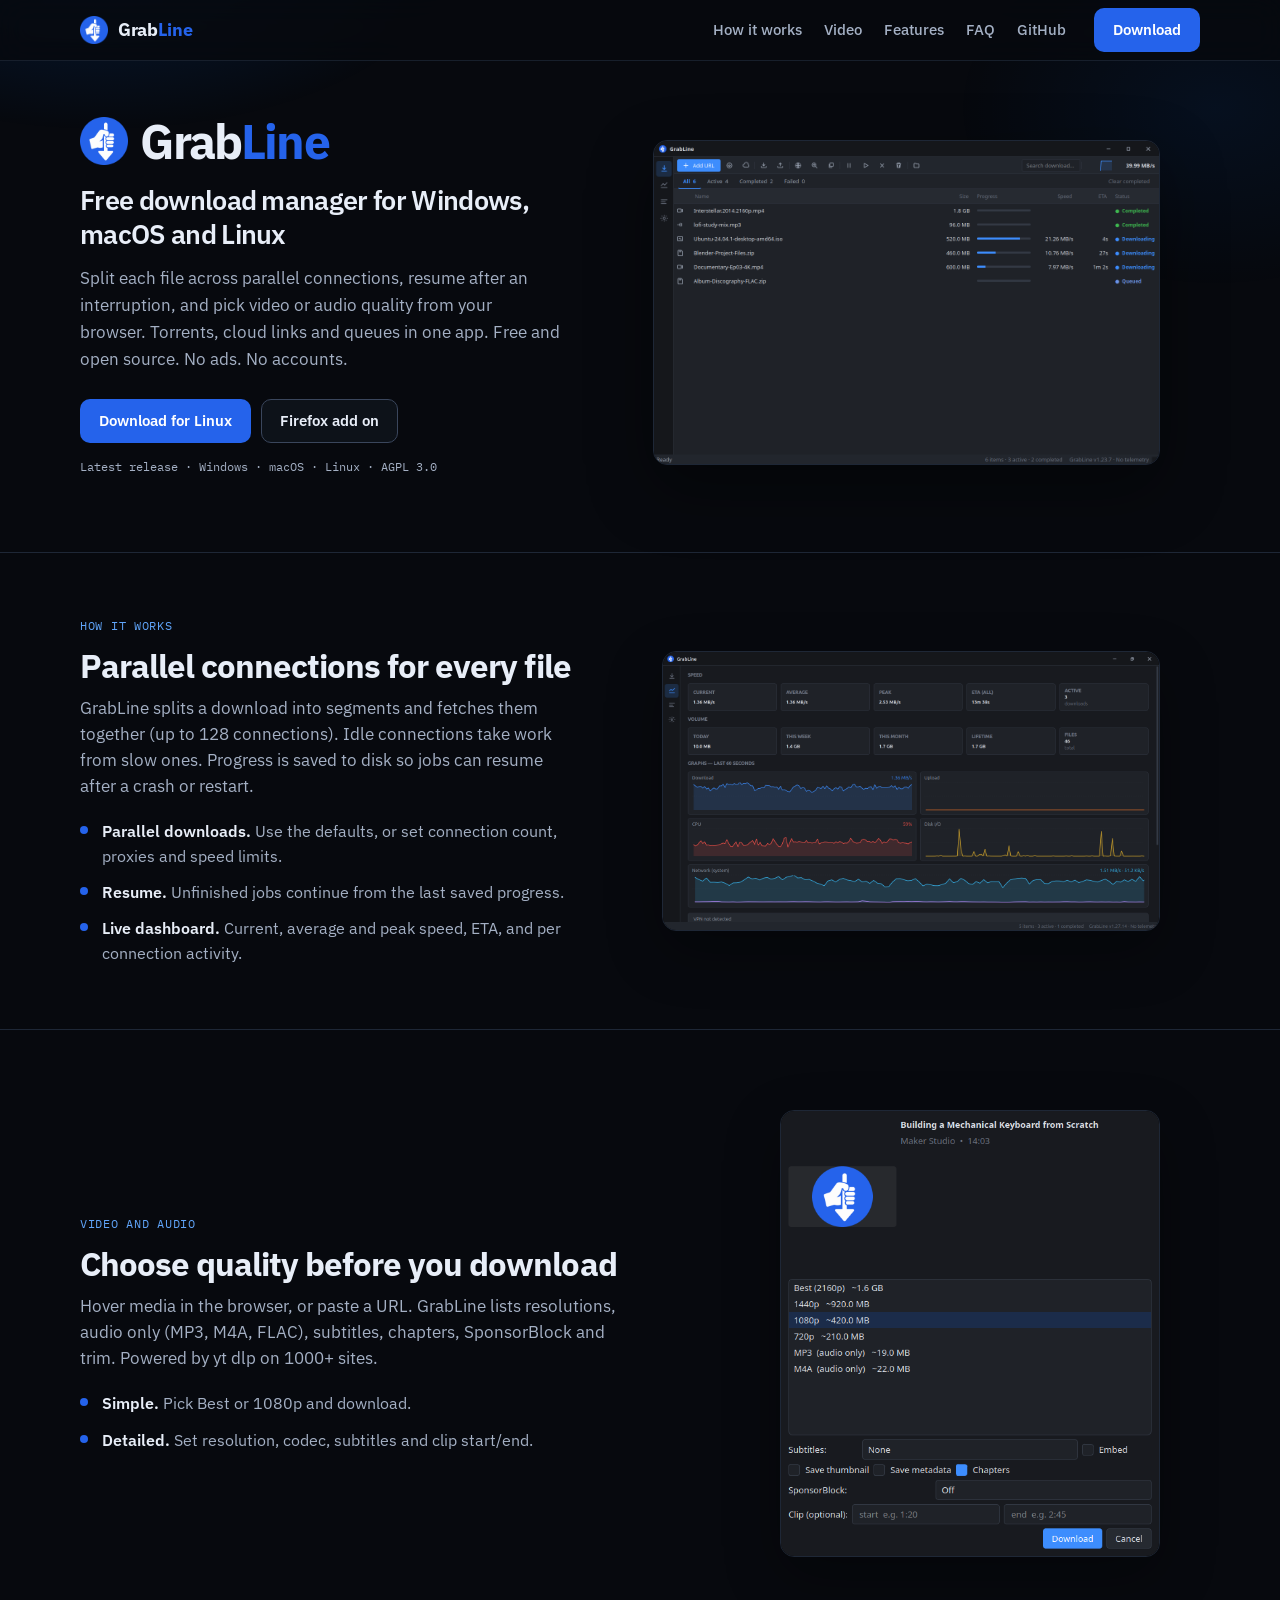
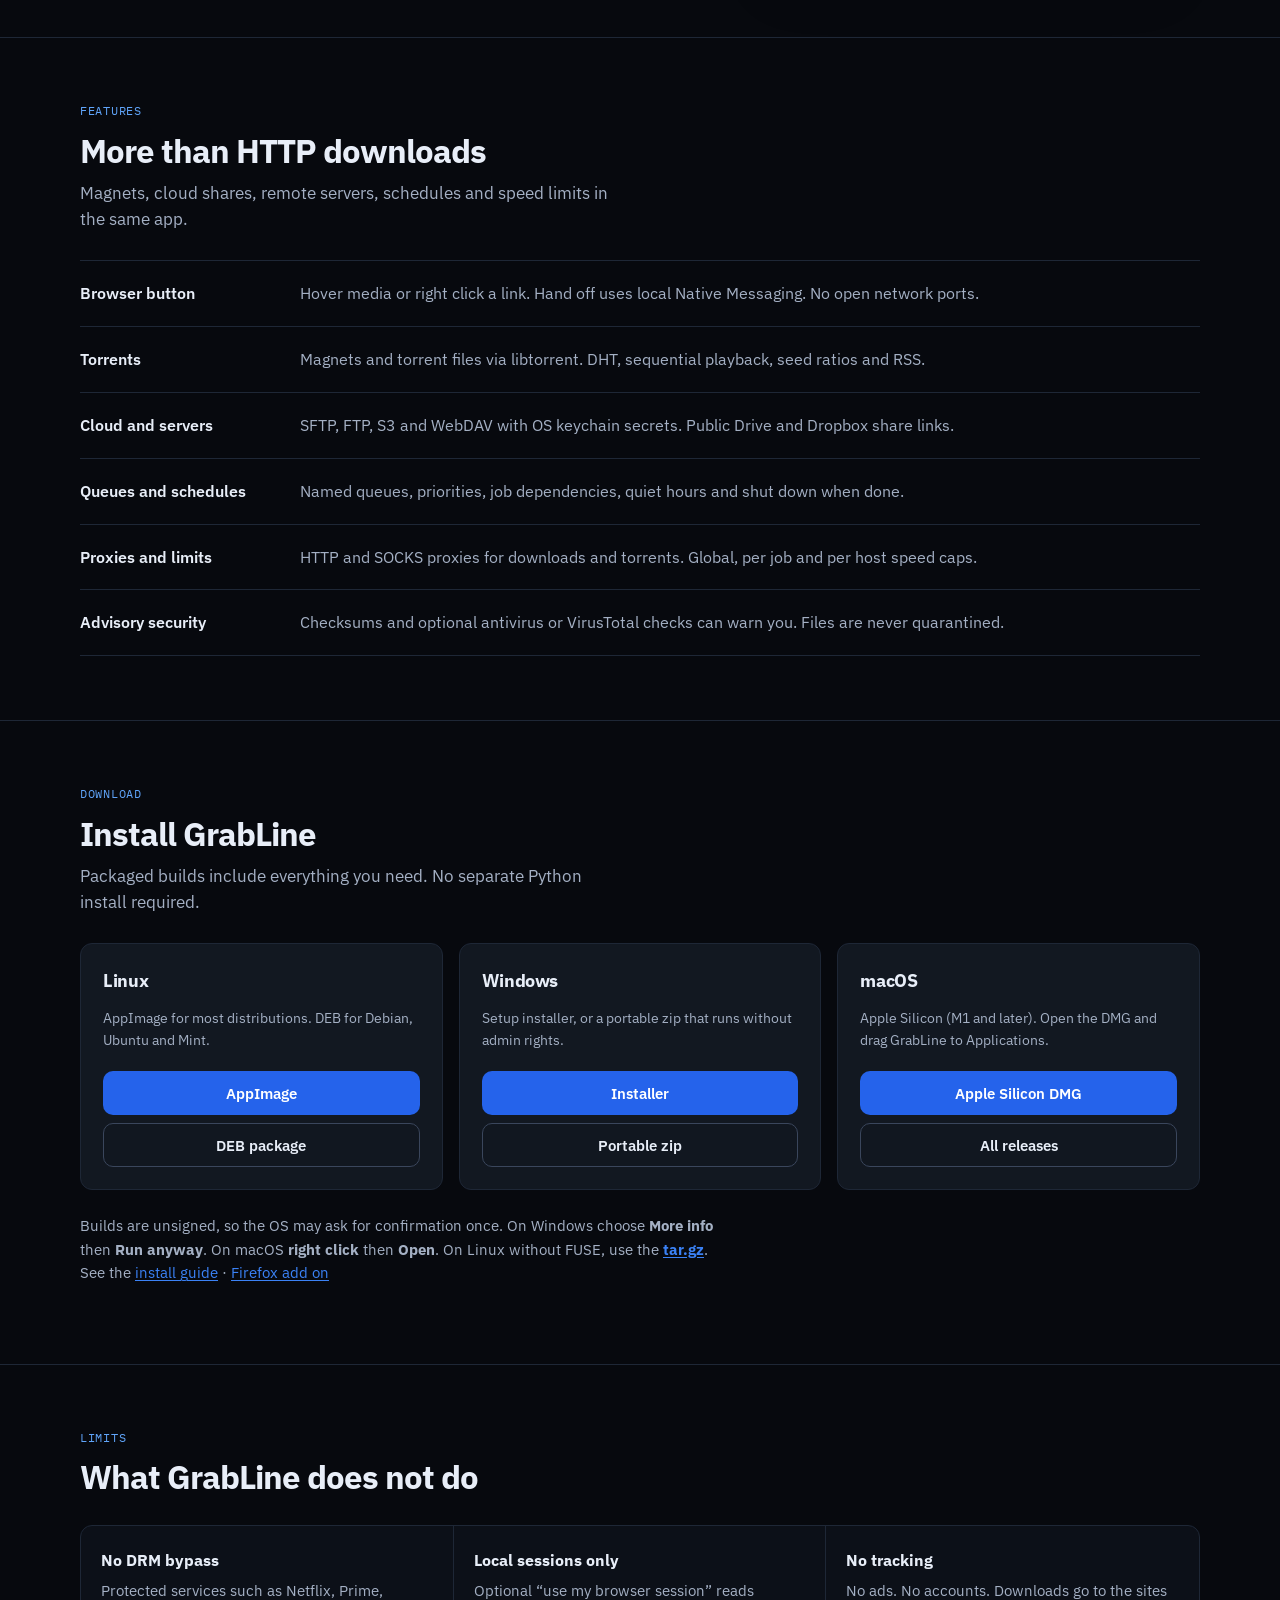
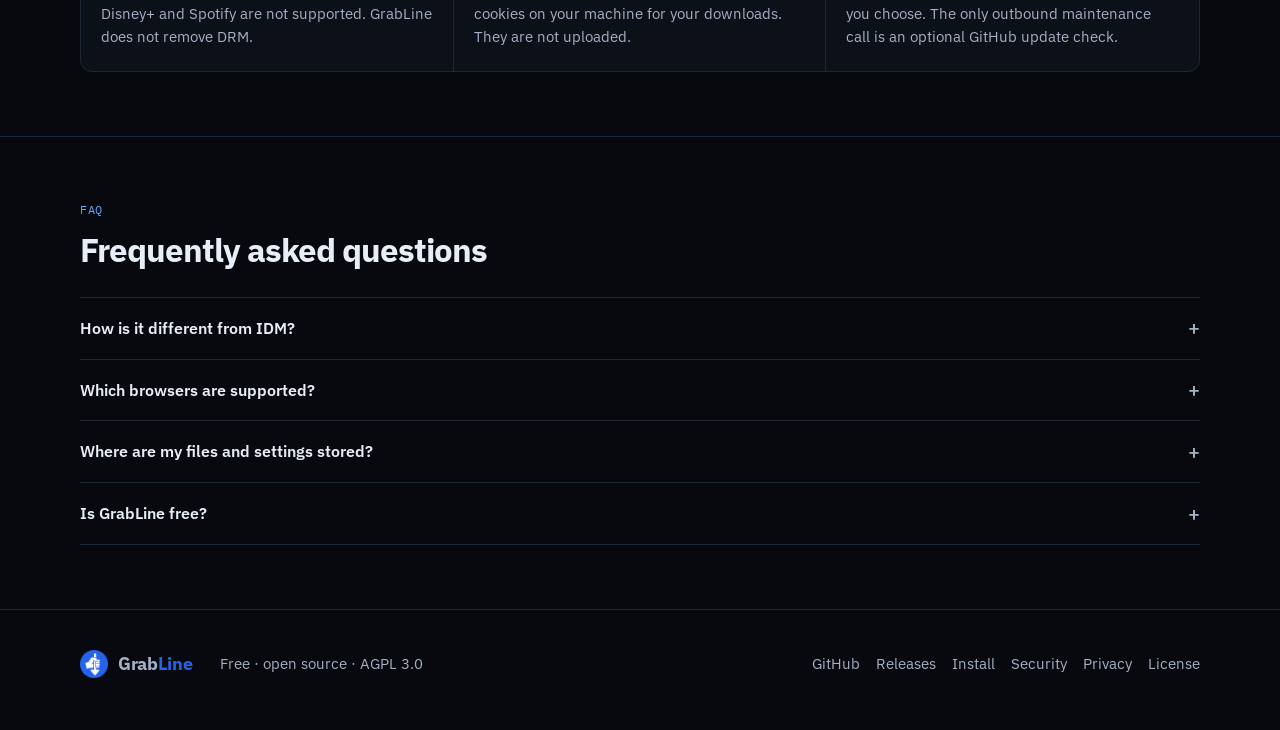
==== website/index.html @ 800ba771 "Match website accent colors to the logo blue." ====
<!doctype html>
<html lang="en">
  <head>
    <meta charset="utf-8" />
    <meta name="viewport" content="width=device-width, initial-scale=1" />
    <title>GrabLine: free download manager</title>
    <meta
      name="description"
      content="GrabLine is a free, open source download manager for Windows, macOS and Linux. Parallel connections, resume after interruption, video quality picker, torrents and cloud. No ads. No accounts."
    />
    <link rel="canonical" href="https://gr33nops.github.io/GrabLine/" />
    <meta name="theme-color" content="#07090e" />
    <link rel="icon" href="assets/favicon.png?v=6" />
    <link rel="apple-touch-icon" href="assets/logo.png?v=6" />
    <meta property="og:type" content="website" />
    <meta property="og:title" content="GrabLine: free download manager" />
    <meta
      property="og:description"
      content="Free open source download manager with parallel connections, a browser companion, video quality picker, torrents and cloud support."
    />
    <meta property="og:image" content="https://gr33nops.github.io/GrabLine/assets/og.png" />
    <meta property="og:url" content="https://gr33nops.github.io/GrabLine/" />
    <meta name="twitter:card" content="summary_large_image" />
    <meta name="twitter:title" content="GrabLine: free download manager" />
    <meta
      name="twitter:description"
      content="Free download manager for Windows, macOS and Linux. Parallel connections, resume, video quality picker."
    />
    <meta name="twitter:image" content="https://gr33nops.github.io/GrabLine/assets/og.png" />
    <script type="application/ld+json">
      {
        "@context": "https://schema.org",
        "@type": "SoftwareApplication",
        "name": "GrabLine",
        "applicationCategory": "UtilitiesApplication",
        "operatingSystem": "Windows, macOS, Linux",
        "description": "Free open source download manager with parallel connections, browser companion and video quality picker.",
        "url": "https://gr33nops.github.io/GrabLine/",
        "downloadUrl": "https://github.com/Gr33nOps/GrabLine/releases/latest",
        "softwareVersion": "1.28.0",
        "license": "https://www.gnu.org/licenses/agpl-3.0.html",
        "offers": { "@type": "Offer", "price": "0", "priceCurrency": "USD" },
        "screenshot": [
          "https://gr33nops.github.io/GrabLine/assets/shot-queue.png",
          "https://gr33nops.github.io/GrabLine/assets/shot-quality.png",
          "https://gr33nops.github.io/GrabLine/assets/shot-dashboard.png"
        ],
        "author": { "@type": "Organization", "name": "GrabLine" }
      }
    </script>
    <link rel="preconnect" href="https://fonts.googleapis.com" />
    <link rel="preconnect" href="https://fonts.gstatic.com" crossorigin />
    <link
      href="https://fonts.googleapis.com/css2?family=IBM+Plex+Mono:wght@400;500&family=IBM+Plex+Sans:wght@400;500;600;700&display=swap"
      rel="stylesheet"
    />
    <style>
      :root {
        --bg: #07090e;
        --bg-2: #0c1018;
        --panel: #121821;
        --line: #1e2736;
        --ink: #e8eef8;
        --muted: #a4b0c4;
        --accent: #2563eb;
        --accent-2: #3b82f6;
        --accent-ink: #ffffff;
        --sans: "IBM Plex Sans", system-ui, sans-serif;
        --mono: "IBM Plex Mono", ui-monospace, monospace;
        --wrap: min(1120px, calc(100% - 40px));
        --radius: 12px;
        --btn-radius: 10px;
      }

      * {
        box-sizing: border-box;
      }
      html {
        scroll-behavior: smooth;
      }
      body {
        margin: 0;
        background: var(--bg);
        color: var(--ink);
        font-family: var(--sans);
        font-size: 16px;
        line-height: 1.55;
        -webkit-font-smoothing: antialiased;
      }
      img {
        max-width: 100%;
        display: block;
      }
      a {
        color: inherit;
        text-decoration: none;
      }
      a:hover {
        color: var(--ink);
      }
      :focus-visible {
        outline: 2px solid var(--accent-2);
        outline-offset: 3px;
      }
      code {
        font-family: var(--mono);
        font-size: 0.9em;
      }

      .skip {
        position: absolute;
        left: -9999px;
        top: 0;
        z-index: 100;
        padding: 10px 14px;
        background: var(--accent);
        color: #fff;
        border-radius: var(--btn-radius);
      }
      .skip:focus {
        left: 12px;
        top: 12px;
      }

      .wrap {
        width: var(--wrap);
        margin-inline: auto;
      }

      .glow {
        position: fixed;
        inset: 0;
        pointer-events: none;
        z-index: 0;
        background:
          radial-gradient(640px 320px at 8% -5%, rgba(1, 112, 253, 0.16), transparent 55%),
          radial-gradient(520px 360px at 95% 12%, rgba(1, 112, 253, 0.07), transparent 50%);
      }

      .site {
        position: relative;
        z-index: 1;
      }

      .nav {
        position: sticky;
        top: 0;
        z-index: 20;
        backdrop-filter: blur(14px);
        background: color-mix(in srgb, var(--bg) 82%, transparent);
        border-bottom: 1px solid color-mix(in srgb, var(--line) 75%, transparent);
      }
      .nav-inner {
        display: flex;
        align-items: center;
        gap: 12px;
        min-height: 60px;
      }
      .brand {
        display: inline-flex;
        align-items: center;
        gap: 10px;
        font-weight: 700;
        font-size: 1.1rem;
        letter-spacing: -0.02em;
        white-space: nowrap;
      }
      .brand img {
        width: 28px;
        height: 28px;
        border-radius: 7px;
      }
      .brand .line,
      .hero-brand .line {
        color: var(--accent);
      }
      .nav-links {
        display: flex;
        align-items: center;
        gap: 2px;
        margin-left: auto;
      }
      .nav-links a {
        color: var(--muted);
        font-size: 0.92rem;
        font-weight: 500;
        padding: 8px 10px;
        border-radius: 8px;
      }
      .nav-links a:hover {
        color: var(--ink);
        background: color-mix(in srgb, var(--panel) 70%, transparent);
      }
      .nav-cta {
        flex-shrink: 0;
        margin-left: 6px;
      }
      .nav-toggle {
        display: none;
        margin-left: auto;
        background: transparent;
        border: 1px solid var(--line);
        color: var(--ink);
        border-radius: var(--btn-radius);
        min-height: 40px;
        padding: 0 12px;
        font: inherit;
        font-weight: 600;
        cursor: pointer;
      }

      .btn {
        display: inline-flex;
        align-items: center;
        justify-content: center;
        gap: 8px;
        min-height: 44px;
        padding: 0 18px;
        border-radius: var(--btn-radius);
        border: 1px solid transparent;
        font-family: var(--sans);
        font-weight: 600;
        font-size: 0.95rem;
        cursor: pointer;
        transition: background 0.15s ease, border-color 0.15s ease, color 0.15s ease;
      }
      .btn-primary {
        background: var(--accent);
        color: #ffffff !important;
      }
      .btn-primary:hover {
        background: var(--accent-2);
        color: #ffffff !important;
      }
      .btn-ghost {
        background: color-mix(in srgb, var(--panel) 65%, transparent);
        border-color: #3a465c;
        color: var(--ink);
      }
      .btn-ghost:hover {
        border-color: color-mix(in srgb, var(--accent) 55%, #3a465c);
        background: var(--panel);
        color: var(--ink);
      }
      .btn-block {
        width: 100%;
      }

      .hero {
        border-bottom: 1px solid var(--line);
      }
      .hero-inner {
        display: grid;
        grid-template-columns: minmax(0, 0.95fr) minmax(0, 1.15fr);
        gap: 48px;
        align-items: center;
        padding: 56px 0 64px;
      }
      .hero-copy {
        max-width: 36rem;
      }
      .hero-brand {
        display: inline-flex;
        align-items: center;
        gap: 12px;
        margin: 0 0 18px;
      }
      .hero-brand img {
        width: 48px;
        height: 48px;
        border-radius: 12px;
        flex-shrink: 0;
      }
      .hero-brand strong {
        font-size: clamp(2.2rem, 4.5vw, 3rem);
        font-weight: 700;
        letter-spacing: -0.04em;
        line-height: 1;
      }
      .hero h1 {
        margin: 0 0 14px;
        font-weight: 600;
        font-size: clamp(1.35rem, 2.4vw, 1.7rem);
        letter-spacing: -0.025em;
        line-height: 1.25;
      }
      .hero .lede {
        margin: 0 0 26px;
        color: var(--muted);
        font-size: 1.05rem;
        line-height: 1.6;
        max-width: 48ch;
      }
      .cta-row {
        display: flex;
        flex-wrap: wrap;
        gap: 10px;
        margin-bottom: 14px;
      }
      .meta {
        color: var(--muted);
        font-family: var(--mono);
        font-size: 0.78rem;
      }
      .hero-frame {
        border: 1px solid var(--line);
        border-radius: 14px;
        overflow: hidden;
        background: #0a0d14;
        box-shadow: 0 24px 64px rgba(0, 0, 0, 0.4);
      }
      .hero-frame img {
        width: 100%;
        height: auto;
      }

      section {
        padding: 64px 0;
        border-bottom: 1px solid var(--line);
      }
      .sec-head {
        margin-bottom: 28px;
        max-width: 40rem;
      }
      .eyebrow {
        display: block;
        font-family: var(--mono);
        font-size: 0.75rem;
        letter-spacing: 0.06em;
        text-transform: uppercase;
        color: #60a5fa;
        margin-bottom: 10px;
      }
      .sec h2,
      .sec-head h2 {
        margin: 0 0 10px;
        font-weight: 700;
        font-size: clamp(1.55rem, 3vw, 2.05rem);
        letter-spacing: -0.03em;
        line-height: 1.2;
      }
      .lead {
        margin: 0;
        color: var(--muted);
        font-size: 1.05rem;
        max-width: 54ch;
      }

      .split {
        display: grid;
        grid-template-columns: 1fr 1.15fr;
        gap: 40px;
        align-items: center;
      }
      .split.quality {
        grid-template-columns: 1.1fr minmax(260px, 380px);
        justify-content: space-between;
      }

      .frame {
        border: 1px solid var(--line);
        border-radius: 14px;
        overflow: hidden;
        background: #000;
        box-shadow: 0 20px 56px rgba(0, 0, 0, 0.32);
      }
      .frame img {
        width: 100%;
        height: auto;
      }
      .frame.portrait {
        width: 100%;
        max-width: 380px;
        justify-self: end;
      }

      .points {
        list-style: none;
        margin: 20px 0 0;
        padding: 0;
        display: grid;
        gap: 12px;
      }
      .points li {
        display: grid;
        grid-template-columns: 10px 1fr;
        gap: 12px;
        align-items: start;
        color: var(--muted);
        font-size: 0.98rem;
      }
      .points li::before {
        content: "";
        width: 8px;
        height: 8px;
        margin-top: 0.45em;
        border-radius: 50%;
        background: var(--accent);
      }
      .points strong {
        color: var(--ink);
        font-weight: 600;
      }

      .feat-list {
        display: grid;
        gap: 0;
        border-top: 1px solid var(--line);
      }
      .feat {
        display: grid;
        grid-template-columns: minmax(140px, 200px) 1fr;
        gap: 20px;
        padding: 20px 0;
        border-bottom: 1px solid var(--line);
      }
      .feat h3 {
        margin: 0;
        font-size: 1rem;
        font-weight: 600;
      }
      .feat p {
        margin: 0;
        color: var(--muted);
        font-size: 0.98rem;
      }

      .dl-grid {
        display: grid;
        grid-template-columns: repeat(3, 1fr);
        gap: 16px;
        margin-top: 8px;
      }
      .plat {
        position: relative;
        background: var(--panel);
        border: 1px solid var(--line);
        border-radius: var(--radius);
        padding: 22px;
        display: flex;
        flex-direction: column;
        gap: 12px;
        min-height: 100%;
      }
      .plat.is-you {
        border-color: color-mix(in srgb, var(--accent) 60%, var(--line));
        background: color-mix(in srgb, var(--accent) 6%, var(--panel));
      }
      .you-badge {
        display: none;
        position: absolute;
        top: 14px;
        right: 14px;
        font-family: var(--mono);
        font-size: 0.68rem;
        letter-spacing: 0.04em;
        text-transform: uppercase;
        color: var(--accent-2);
        border: 1px solid color-mix(in srgb, var(--accent) 45%, var(--line));
        border-radius: 6px;
        padding: 3px 7px;
      }
      .plat.is-you .you-badge {
        display: inline-block;
      }
      .plat .os {
        font-weight: 700;
        font-size: 1.15rem;
        letter-spacing: -0.02em;
        padding-right: 64px;
      }
      .plat .hint {
        color: var(--muted);
        font-size: 0.9rem;
        min-height: 2.6em;
      }
      .plat .actions {
        display: grid;
        gap: 8px;
        margin-top: auto;
        padding-top: 8px;
      }
      .note {
        margin-top: 24px;
        color: var(--muted);
        font-size: 0.92rem;
        max-width: 72ch;
        line-height: 1.6;
      }
      .note a {
        color: var(--accent-2);
        text-decoration: underline;
        text-underline-offset: 2px;
      }

      .limits {
        display: grid;
        grid-template-columns: repeat(3, 1fr);
        gap: 0;
        margin-top: 8px;
        border: 1px solid var(--line);
        border-radius: var(--radius);
        overflow: hidden;
        background: var(--bg-2);
      }
      .limit {
        padding: 22px 20px;
        border-right: 1px solid var(--line);
      }
      .limit:last-child {
        border-right: none;
      }
      .limit h3 {
        margin: 0 0 8px;
        font-size: 1rem;
      }
      .limit p {
        margin: 0;
        color: var(--muted);
        font-size: 0.92rem;
      }

      .faq .sec-head {
        margin-bottom: 12px;
      }
      .qa {
        border-bottom: 1px solid var(--line);
      }
      .qa:first-of-type {
        border-top: 1px solid var(--line);
      }
      .qa summary {
        list-style: none;
        cursor: pointer;
        padding: 18px 40px 18px 0;
        font-weight: 600;
        position: relative;
      }
      .qa summary::-webkit-details-marker {
        display: none;
      }
      .qa summary::after {
        content: "+";
        position: absolute;
        right: 0;
        top: 50%;
        transform: translateY(-50%);
        color: var(--muted);
        font-weight: 500;
        font-size: 1.25rem;
        line-height: 1;
      }
      .qa[open] summary::after {
        content: "×";
      }
      .qa p {
        margin: 0 0 18px;
        color: var(--muted);
        max-width: 70ch;
      }

      footer {
        padding: 40px 0 52px;
      }
      .foot-inner {
        display: flex;
        flex-wrap: wrap;
        gap: 14px 28px;
        align-items: center;
        color: var(--muted);
        font-size: 0.92rem;
      }
      .foot-links {
        display: flex;
        flex-wrap: wrap;
        gap: 8px 16px;
        margin-left: auto;
      }
      .foot-links a:hover {
        color: var(--ink);
      }

      @media (max-width: 900px) {
        .nav-links {
          display: none;
        }
        .nav-cta {
          display: none;
        }
        .nav-toggle {
          display: inline-flex;
          align-items: center;
        }
        .nav.open .nav-links {
          display: flex;
          flex-direction: column;
          align-items: stretch;
          position: absolute;
          left: 0;
          right: 0;
          top: 60px;
          margin: 0;
          padding: 12px 20px 8px;
          background: color-mix(in srgb, var(--bg) 96%, transparent);
          border-bottom: 1px solid var(--line);
          backdrop-filter: blur(14px);
          gap: 2px;
        }
        .nav.open .nav-links a {
          padding: 12px 10px;
        }
        .nav.open .nav-cta {
          display: flex;
          position: absolute;
          left: 20px;
          right: 20px;
          top: calc(60px + 12px + 5 * 44px + 8px);
          margin: 0 0 16px;
          justify-content: center;
        }
        .nav.open {
          padding-bottom: 72px;
        }
        .hero-inner,
        .split,
        .split.quality,
        .dl-grid {
          grid-template-columns: 1fr;
        }
        .frame.portrait {
          justify-self: center;
        }
        .hero-inner {
          gap: 32px;
          padding: 36px 0 44px;
        }
        .feat {
          grid-template-columns: 1fr;
          gap: 6px;
        }
        .limits {
          grid-template-columns: 1fr;
        }
        .limit {
          border-right: none;
          border-bottom: 1px solid var(--line);
        }
        .limit:last-child {
          border-bottom: none;
        }
        .foot-links {
          margin-left: 0;
          width: 100%;
        }
        section {
          padding: 52px 0;
        }
      }

      @media (prefers-reduced-motion: reduce) {
        * {
          transition: none !important;
        }
        html {
          scroll-behavior: auto;
        }
      }
    </style>
  </head>
  <body>
    <a class="skip" href="#main">Skip to content</a>
    <div class="glow" aria-hidden="true"></div>
    <div class="site">
      <nav class="nav" id="nav">
        <div class="wrap nav-inner">
          <a class="brand" href="#top" aria-label="GrabLine"><img src="assets/logo.png?v=6" alt="" /><span aria-hidden="true">Grab<span class="line">Line</span></span></a>
          <button class="nav-toggle" type="button" id="navToggle" aria-expanded="false" aria-controls="navLinks">
            Menu
          </button>
          <div class="nav-links" id="navLinks">
            <a href="#how">How it works</a>
            <a href="#quality">Video</a>
            <a href="#features">Features</a>
            <a href="#faq">FAQ</a>
            <a href="https://github.com/Gr33nOps/GrabLine">GitHub</a>
          </div>
          <a class="btn btn-primary nav-cta" id="navDownload" href="#download">Download</a>
        </div>
      </nav>

      <main id="main">
        <header class="hero" id="top">
          <div class="wrap hero-inner">
            <div class="hero-copy">
              <div class="hero-brand">
                <img src="assets/logo.png?v=6" width="48" height="48" alt="" />
                <strong>Grab<span class="line">Line</span></strong>
              </div>
              <h1>Free download manager for Windows, macOS and Linux</h1>
              <p class="lede">
                Split each file across parallel connections, resume after an interruption, and pick
                video or audio quality from your browser. Torrents, cloud links and queues in one
                app. Free and open source. No ads. No accounts.
              </p>
              <div class="cta-row">
                <a class="btn btn-primary" id="heroDownload" href="#download">Download for your system</a>
                <a class="btn btn-ghost" href="https://addons.mozilla.org/en-US/firefox/addon/grabline-connect/">Firefox add on</a>
              </div>
              <p class="meta"><span id="heroVersion">Latest release</span> · Windows · macOS · Linux · AGPL 3.0</p>
            </div>
            <figure class="hero-frame">
              <img
                src="assets/shot-queue.png?v=8"
                width="1220"
                height="780"
                alt="GrabLine downloads window with live speeds"
                fetchpriority="high"
              />
            </figure>
          </div>
        </header>

        <section id="how" class="sec">
          <div class="wrap split">
            <div class="split-copy">
              <span class="eyebrow">How it works</span>
              <h2>Parallel connections for every file</h2>
              <p class="lead">
                GrabLine splits a download into segments and fetches them together (up to 128
                connections). Idle connections take work from slow ones. Progress is saved to disk
                so jobs can resume after a crash or restart.
              </p>
              <ul class="points">
                <li><span><strong>Parallel downloads.</strong> Use the defaults, or set connection count, proxies and speed limits.</span></li>
                <li><span><strong>Resume.</strong> Unfinished jobs continue from the last saved progress.</span></li>
                <li><span><strong>Live dashboard.</strong> Current, average and peak speed, ETA, and per connection activity.</span></li>
              </ul>
            </div>
            <figure class="frame">
              <img
                src="assets/shot-dashboard.png?v=7"
                width="1366"
                height="768"
                alt="GrabLine dashboard with live speed, volume stats, and graphs"
                loading="lazy"
              />
            </figure>
          </div>
        </section>

        <section id="quality" class="sec">
          <div class="wrap split quality">
            <div class="split-copy">
              <span class="eyebrow">Video and audio</span>
              <h2>Choose quality before you download</h2>
              <p class="lead">
                Hover media in the browser, or paste a URL. GrabLine lists resolutions, audio only
                (MP3, M4A, FLAC), subtitles, chapters, SponsorBlock and trim. Powered by yt dlp on
                1000+ sites.
              </p>
              <ul class="points">
                <li><span><strong>Simple.</strong> Pick Best or 1080p and download.</span></li>
                <li><span><strong>Detailed.</strong> Set resolution, codec, subtitles and clip start/end.</span></li>
              </ul>
            </div>
            <figure class="frame portrait">
              <img
                src="assets/shot-quality.png?v=7"
                width="560"
                height="660"
                alt="GrabLine quality picker for a video download"
                loading="lazy"
              />
            </figure>
          </div>
        </section>

        <section class="sec" id="features">
          <div class="wrap">
            <div class="sec-head">
              <span class="eyebrow">Features</span>
              <h2>More than HTTP downloads</h2>
              <p class="lead">
                Magnets, cloud shares, remote servers, schedules and speed limits in the same app.
              </p>
            </div>
            <div class="feat-list">
              <div class="feat">
                <h3>Browser button</h3>
                <p>Hover media or right click a link. Hand off uses local Native Messaging. No open network ports.</p>
              </div>
              <div class="feat">
                <h3>Torrents</h3>
                <p>Magnets and torrent files via libtorrent. DHT, sequential playback, seed ratios and RSS.</p>
              </div>
              <div class="feat">
                <h3>Cloud and servers</h3>
                <p>SFTP, FTP, S3 and WebDAV with OS keychain secrets. Public Drive and Dropbox share links.</p>
              </div>
              <div class="feat">
                <h3>Queues and schedules</h3>
                <p>Named queues, priorities, job dependencies, quiet hours and shut down when done.</p>
              </div>
              <div class="feat">
                <h3>Proxies and limits</h3>
                <p>HTTP and SOCKS proxies for downloads and torrents. Global, per job and per host speed caps.</p>
              </div>
              <div class="feat">
                <h3>Advisory security</h3>
                <p>Checksums and optional antivirus or VirusTotal checks can warn you. Files are never quarantined.</p>
              </div>
            </div>
          </div>
        </section>

        <section class="sec" id="download">
          <div class="wrap">
            <div class="sec-head">
              <span class="eyebrow">Download</span>
              <h2>Install GrabLine <span id="dlVersion"></span></h2>
              <p class="lead">
                Packaged builds include everything you need. No separate Python install required.
              </p>
            </div>
            <div class="dl-grid" id="dlGrid">
              <div class="plat" data-os="windows">
                <span class="you-badge">Your OS</span>
                <span class="os">Windows</span>
                <span class="hint">Setup installer, or a portable zip that runs without admin rights.</span>
                <div class="actions">
                  <a class="btn btn-primary btn-block" data-dl href="https://github.com/Gr33nOps/GrabLine/releases/latest">Installer</a>
                  <a class="btn btn-ghost btn-block" data-dl-alt href="https://github.com/Gr33nOps/GrabLine/releases/latest">Portable zip</a>
                </div>
              </div>
              <div class="plat" data-os="mac">
                <span class="you-badge">Your OS</span>
                <span class="os">macOS</span>
                <span class="hint">Apple Silicon (M1 and later). Open the DMG and drag GrabLine to Applications.</span>
                <div class="actions">
                  <a class="btn btn-primary btn-block" data-dl href="https://github.com/Gr33nOps/GrabLine/releases/latest">Apple Silicon DMG</a>
                  <a class="btn btn-ghost btn-block" data-dl-alt href="https://github.com/Gr33nOps/GrabLine/releases/latest">All releases</a>
                </div>
              </div>
              <div class="plat" data-os="linux">
                <span class="you-badge">Your OS</span>
                <span class="os">Linux</span>
                <span class="hint">AppImage for most distributions. DEB for Debian, Ubuntu and Mint.</span>
                <div class="actions">
                  <a class="btn btn-primary btn-block" data-dl href="https://github.com/Gr33nOps/GrabLine/releases/latest">AppImage</a>
                  <a class="btn btn-ghost btn-block" data-dl-alt href="https://github.com/Gr33nOps/GrabLine/releases/latest">DEB package</a>
                </div>
              </div>
            </div>
            <p class="note">
              Builds are unsigned, so the OS may ask for confirmation once. On Windows choose <b>More info</b> then <b>Run anyway</b>.
              On macOS <b>right click</b> then <b>Open</b>. On Linux without FUSE, use the
              <a id="tarballLink" href="https://github.com/Gr33nOps/GrabLine/releases/latest"><b>tar.gz</b></a>.
              See the
              <a href="https://github.com/Gr33nOps/GrabLine/blob/main/docs/install.md">install guide</a>
              ·
              <a href="https://addons.mozilla.org/en-US/firefox/addon/grabline-connect/">Firefox add on</a>
            </p>
          </div>
        </section>

        <section class="sec" id="limits">
          <div class="wrap">
            <div class="sec-head">
              <span class="eyebrow">Limits</span>
              <h2>What GrabLine does not do</h2>
            </div>
            <div class="limits">
              <div class="limit">
                <h3>No DRM bypass</h3>
                <p>Protected services such as Netflix, Prime, Disney+ and Spotify are not supported. GrabLine does not remove DRM.</p>
              </div>
              <div class="limit">
                <h3>Local sessions only</h3>
                <p>Optional “use my browser session” reads cookies on your machine for your downloads. They are not uploaded.</p>
              </div>
              <div class="limit">
                <h3>No tracking</h3>
                <p>No ads. No accounts. Downloads go to the sites you choose. The only outbound maintenance call is an optional GitHub update check.</p>
              </div>
            </div>
          </div>
        </section>

        <section class="sec" id="faq">
          <div class="wrap">
            <div class="sec-head">
              <span class="eyebrow">FAQ</span>
              <h2>Frequently asked questions</h2>
            </div>

            <details class="qa">
              <summary>How is it different from IDM?</summary>
              <p>
                Both use parallel connections and a browser button. GrabLine is open source, runs on
                Windows, macOS and Linux, and includes video, audio, torrents, cloud and archives in
                one app. It does not send usage data to us.
              </p>
            </details>
            <details class="qa">
              <summary>Which browsers are supported?</summary>
              <p>
                Firefox has a signed add on. Chrome, Edge and Brave pair from Browser Setup in the
                app. Without an extension, paste the URL into GrabLine. Hand off uses a local pipe,
                not a network port.
              </p>
            </details>
            <details class="qa">
              <summary>Where are my files and settings stored?</summary>
              <p>
                Downloads go to the folder you choose. Settings and the job database stay in the
                normal app data directory on your computer. Browser session cookies, if used, never
                leave your disk.
              </p>
            </details>
            <details class="qa">
              <summary>Is GrabLine free?</summary>
              <p>Yes. AGPL 3.0, no paid tier and no trial. Source is on GitHub if you want to build it yourself.</p>
            </details>
          </div>
        </section>
      </main>

      <footer>
        <div class="wrap foot-inner">
          <a class="brand" href="#top" aria-label="GrabLine"><img src="assets/logo.png?v=6" alt="" /><span aria-hidden="true">Grab<span class="line">Line</span></span></a>
          <span>Free · open source · AGPL 3.0</span>
          <div class="foot-links">
            <a href="https://github.com/Gr33nOps/GrabLine">GitHub</a>
            <a href="https://github.com/Gr33nOps/GrabLine/releases">Releases</a>
            <a href="https://github.com/Gr33nOps/GrabLine/blob/main/docs/install.md">Install</a>
            <a href="https://github.com/Gr33nOps/GrabLine/blob/main/SECURITY.md">Security</a>
            <a href="https://github.com/Gr33nOps/GrabLine/blob/main/PRIVACY.md">Privacy</a>
            <a href="https://github.com/Gr33nOps/GrabLine/blob/main/LICENSE">License</a>
          </div>
        </div>
      </footer>
    </div>

    <script>
      const REPO = "Gr33nOps/GrabLine";

      const nav = document.getElementById("nav");
      const navToggle = document.getElementById("navToggle");
      const navLinks = document.getElementById("navLinks");
      const navDownload = document.getElementById("navDownload");
      if (navToggle && nav) {
        navToggle.addEventListener("click", () => {
          const open = nav.classList.toggle("open");
          navToggle.setAttribute("aria-expanded", open ? "true" : "false");
          navToggle.textContent = open ? "Close" : "Menu";
        });
        const closeNav = () => {
          nav.classList.remove("open");
          navToggle.setAttribute("aria-expanded", "false");
          navToggle.textContent = "Menu";
        };
        if (navLinks) {
          navLinks.querySelectorAll("a").forEach((a) => a.addEventListener("click", closeNav));
        }
        if (navDownload) navDownload.addEventListener("click", closeNav);
      }

      function detectOS() {
        const s = (navigator.userAgent + " " + (navigator.platform || "")).toLowerCase();
        if (s.includes("win")) return "windows";
        if (s.includes("mac")) return "mac";
        if (s.includes("linux") || s.includes("x11") || s.includes("android")) return "linux";
        return "windows";
      }
      const osKey = detectOS();
      const osName = { windows: "Windows", mac: "macOS", linux: "Linux" }[osKey];
      const heroBtn = document.getElementById("heroDownload");
      heroBtn.textContent = "Download for " + osName;

      const dlGrid = document.getElementById("dlGrid");
      if (dlGrid) {
        const yours = dlGrid.querySelector('.plat[data-os="' + osKey + '"]');
        if (yours) dlGrid.prepend(yours);
      }

      function matchAsset(assets, os) {
        const by = (re) => assets.find((a) => re.test(a.name));
        if (os === "windows") return by(/setup.*\.exe$/i) || by(/\.exe$/i);
        if (os === "mac") return by(/applesilicon.*\.dmg$/i) || by(/\.dmg$/i);
        return by(/\.appimage$/i);
      }
      function matchAltAsset(assets, os) {
        const by = (re) => assets.find((a) => re.test(a.name));
        if (os === "windows") return by(/portable\.zip$/i);
        if (os === "linux") return by(/\.deb$/i);
        return null;
      }

      fetch("https://api.github.com/repos/" + REPO + "/releases/latest", {
        headers: { Accept: "application/vnd.github+json" },
      })
        .then((r) => (r.ok ? r.json() : Promise.reject(r.status)))
        .then((rel) => {
          const assets = rel.assets || [];
          const tag = rel.tag_name || "";
          document.getElementById("heroVersion").textContent = tag ? "Latest: " + tag : "Latest release";
          const dv = document.getElementById("dlVersion");
          if (dv && tag) dv.textContent = tag;
          const tarball = assets.find((a) => /linux.*\.tar\.gz$/i.test(a.name));
          const tarballLink = document.getElementById("tarballLink");
          if (tarball && tarballLink) tarballLink.href = tarball.browser_download_url;
          document.querySelectorAll(".plat").forEach((card) => {
            const os = card.getAttribute("data-os");
            const asset = matchAsset(assets, os);
            const btn = card.querySelector("[data-dl]");
            if (asset) btn.href = asset.browser_download_url;
            const alt = matchAltAsset(assets, os);
            const altBtn = card.querySelector("[data-dl-alt]");
            if (altBtn && alt) altBtn.href = alt.browser_download_url;
            if (os === osKey) card.classList.add("is-you");
          });
          const mine = matchAsset(assets, osKey);
          if (mine) heroBtn.href = mine.browser_download_url;
        })
        .catch(() => {
          document.getElementById("heroVersion").textContent = "Latest release";
        });
    </script>
  </body>
</html>
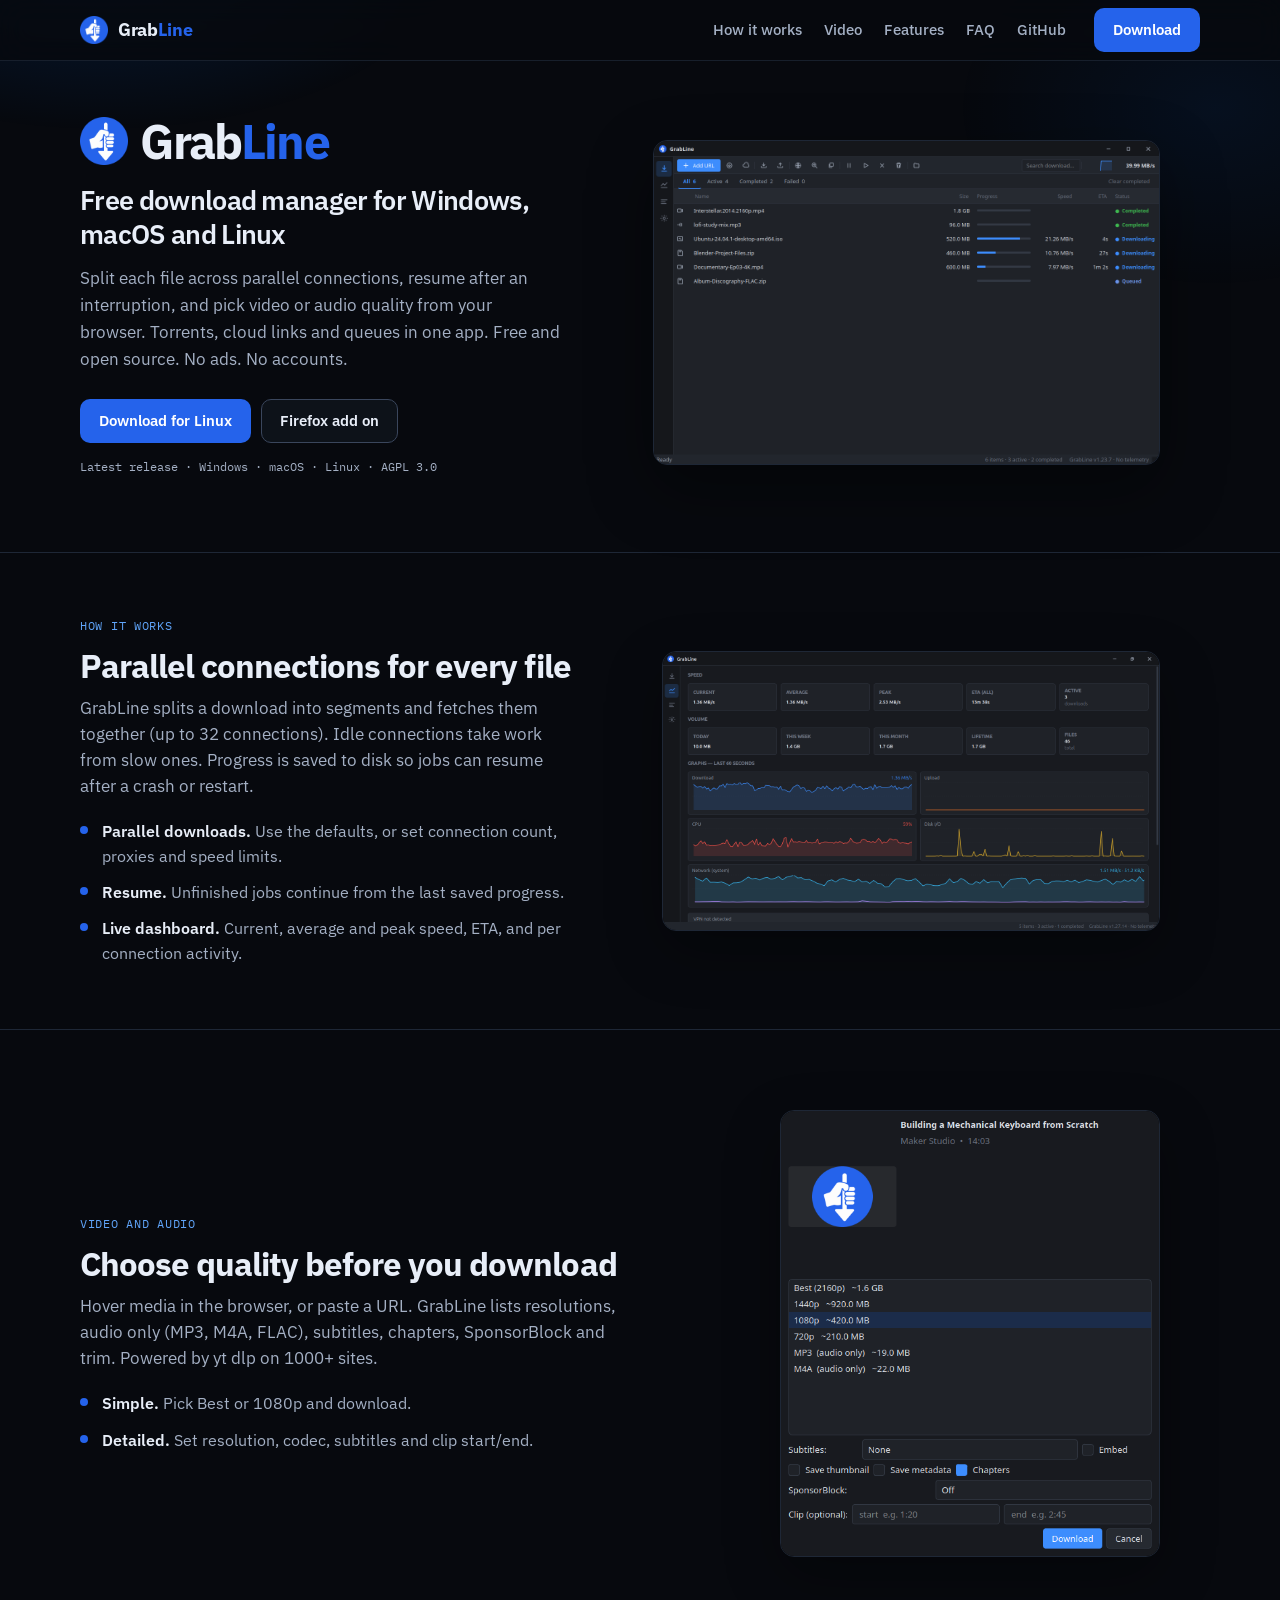
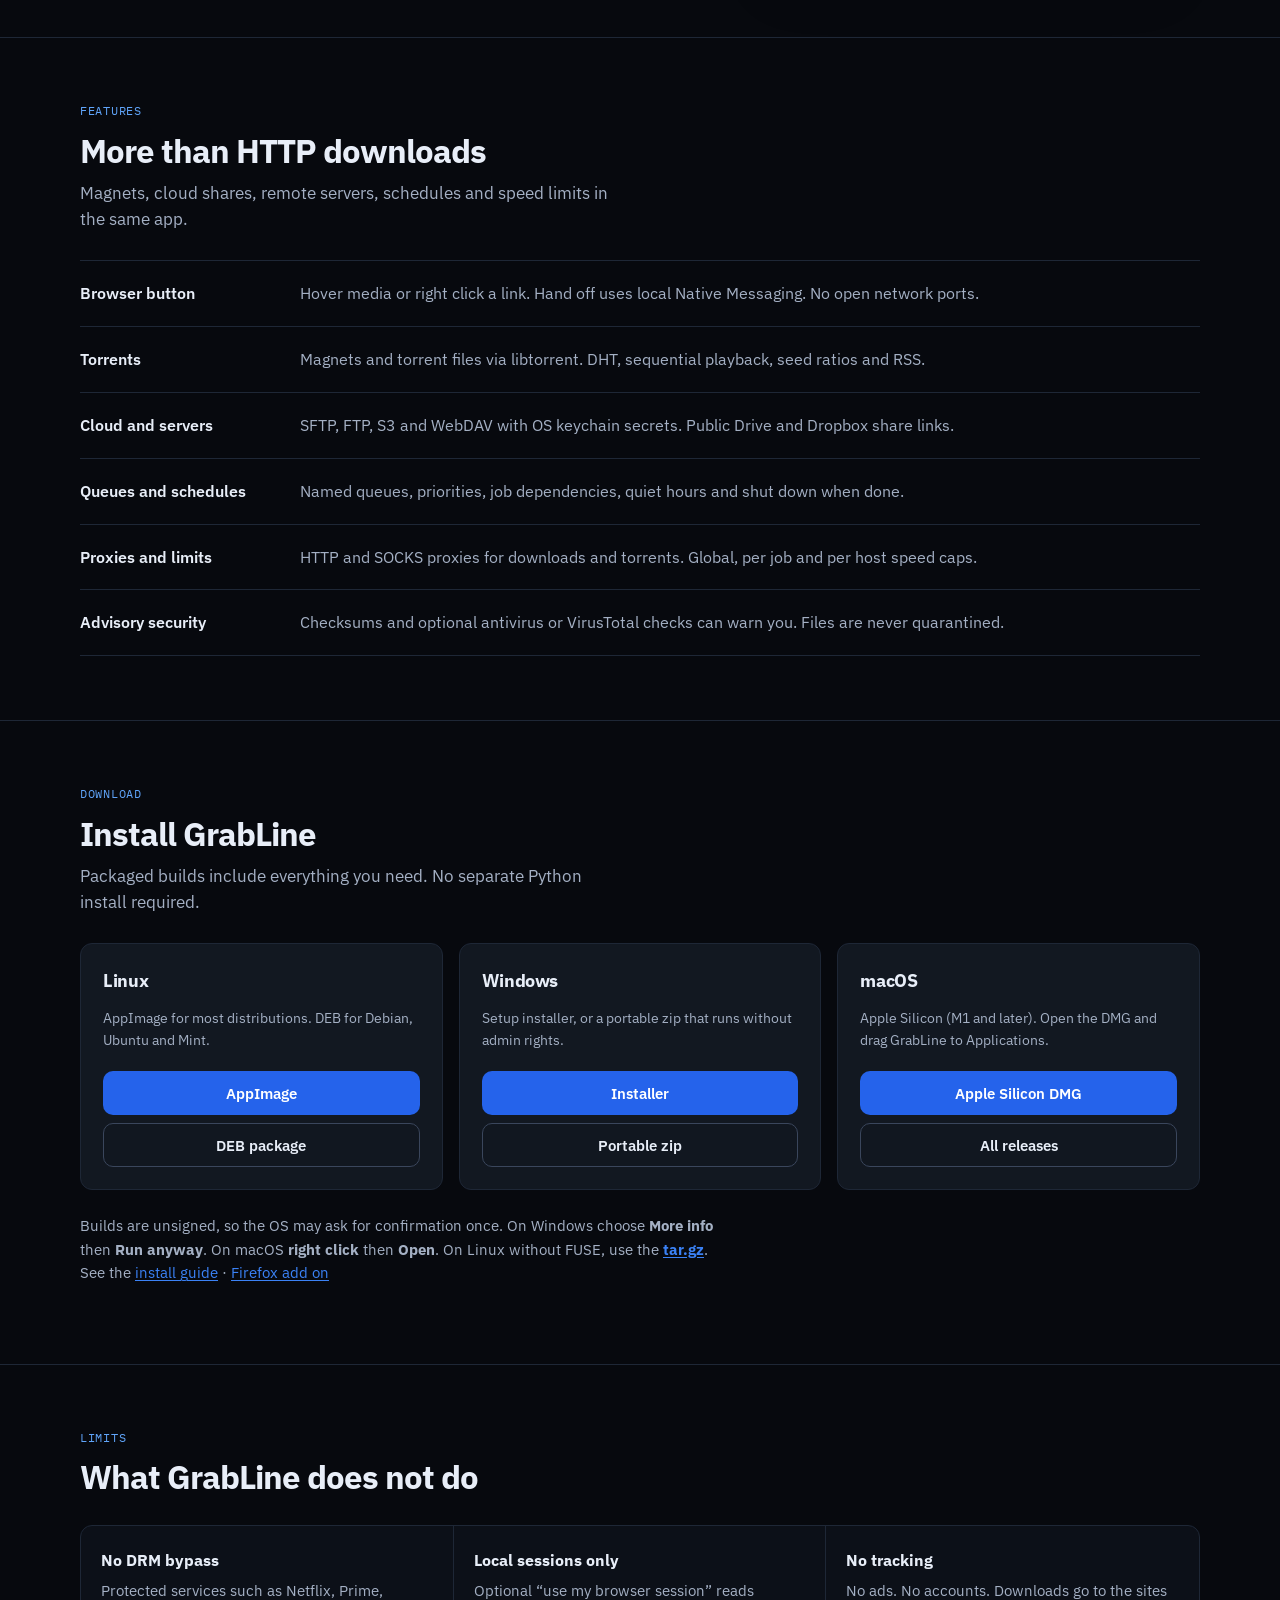
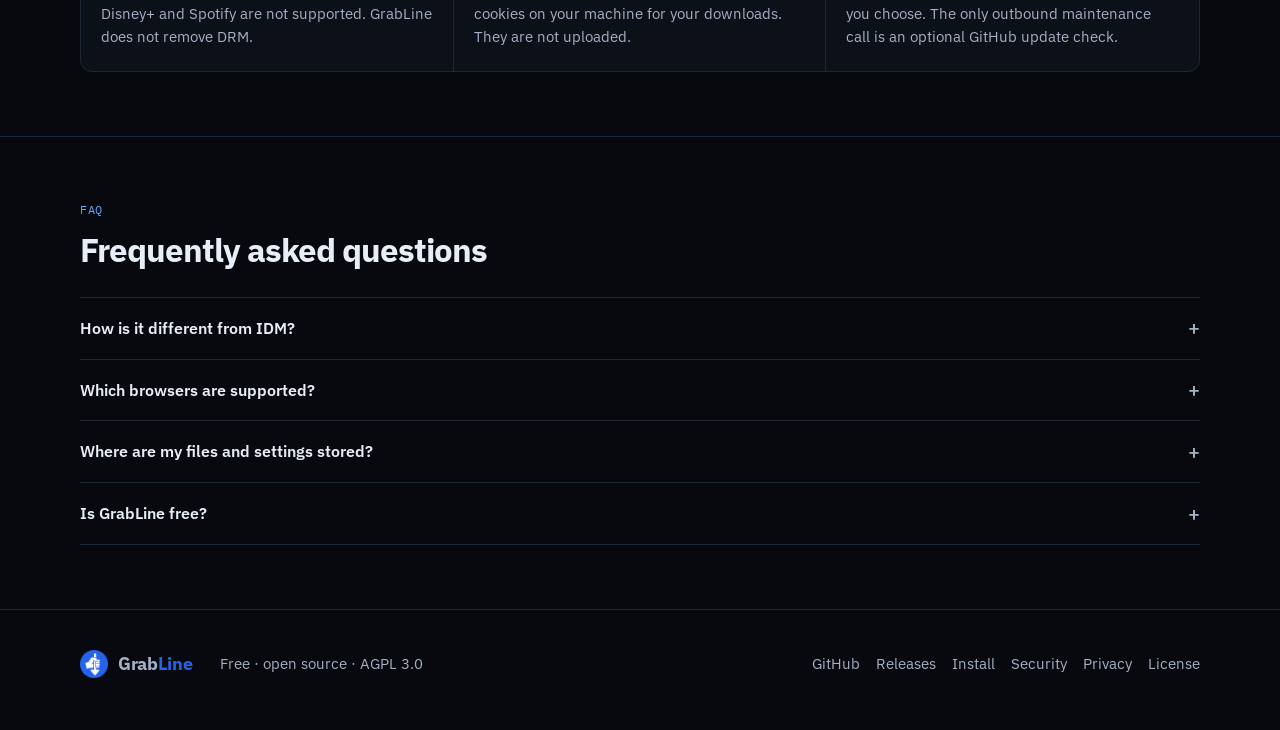
==== commit 838cbd2a: "Release 1.29.0: safer connection limits, faster starts, richer details. Cap parallel connections at " ====
--- a/website/index.html
+++ b/website/index.html
@@ -37,7 +37,7 @@
         "description": "Free open source download manager with parallel connections, browser companion and video quality picker.",
         "url": "https://gr33nops.github.io/GrabLine/",
         "downloadUrl": "https://github.com/Gr33nOps/GrabLine/releases/latest",
-        "softwareVersion": "1.28.0",
+        "softwareVersion": "1.29.0",
         "license": "https://www.gnu.org/licenses/agpl-3.0.html",
         "offers": { "@type": "Offer", "price": "0", "priceCurrency": "USD" },
         "screenshot": [
@@ -726,7 +726,7 @@
               <span class="eyebrow">How it works</span>
               <h2>Parallel connections for every file</h2>
               <p class="lead">
-                GrabLine splits a download into segments and fetches them together (up to 128
+                GrabLine splits a download into segments and fetches them together (up to 32
                 connections). Idle connections take work from slow ones. Progress is saved to disk
                 so jobs can resume after a crash or restart.
               </p>
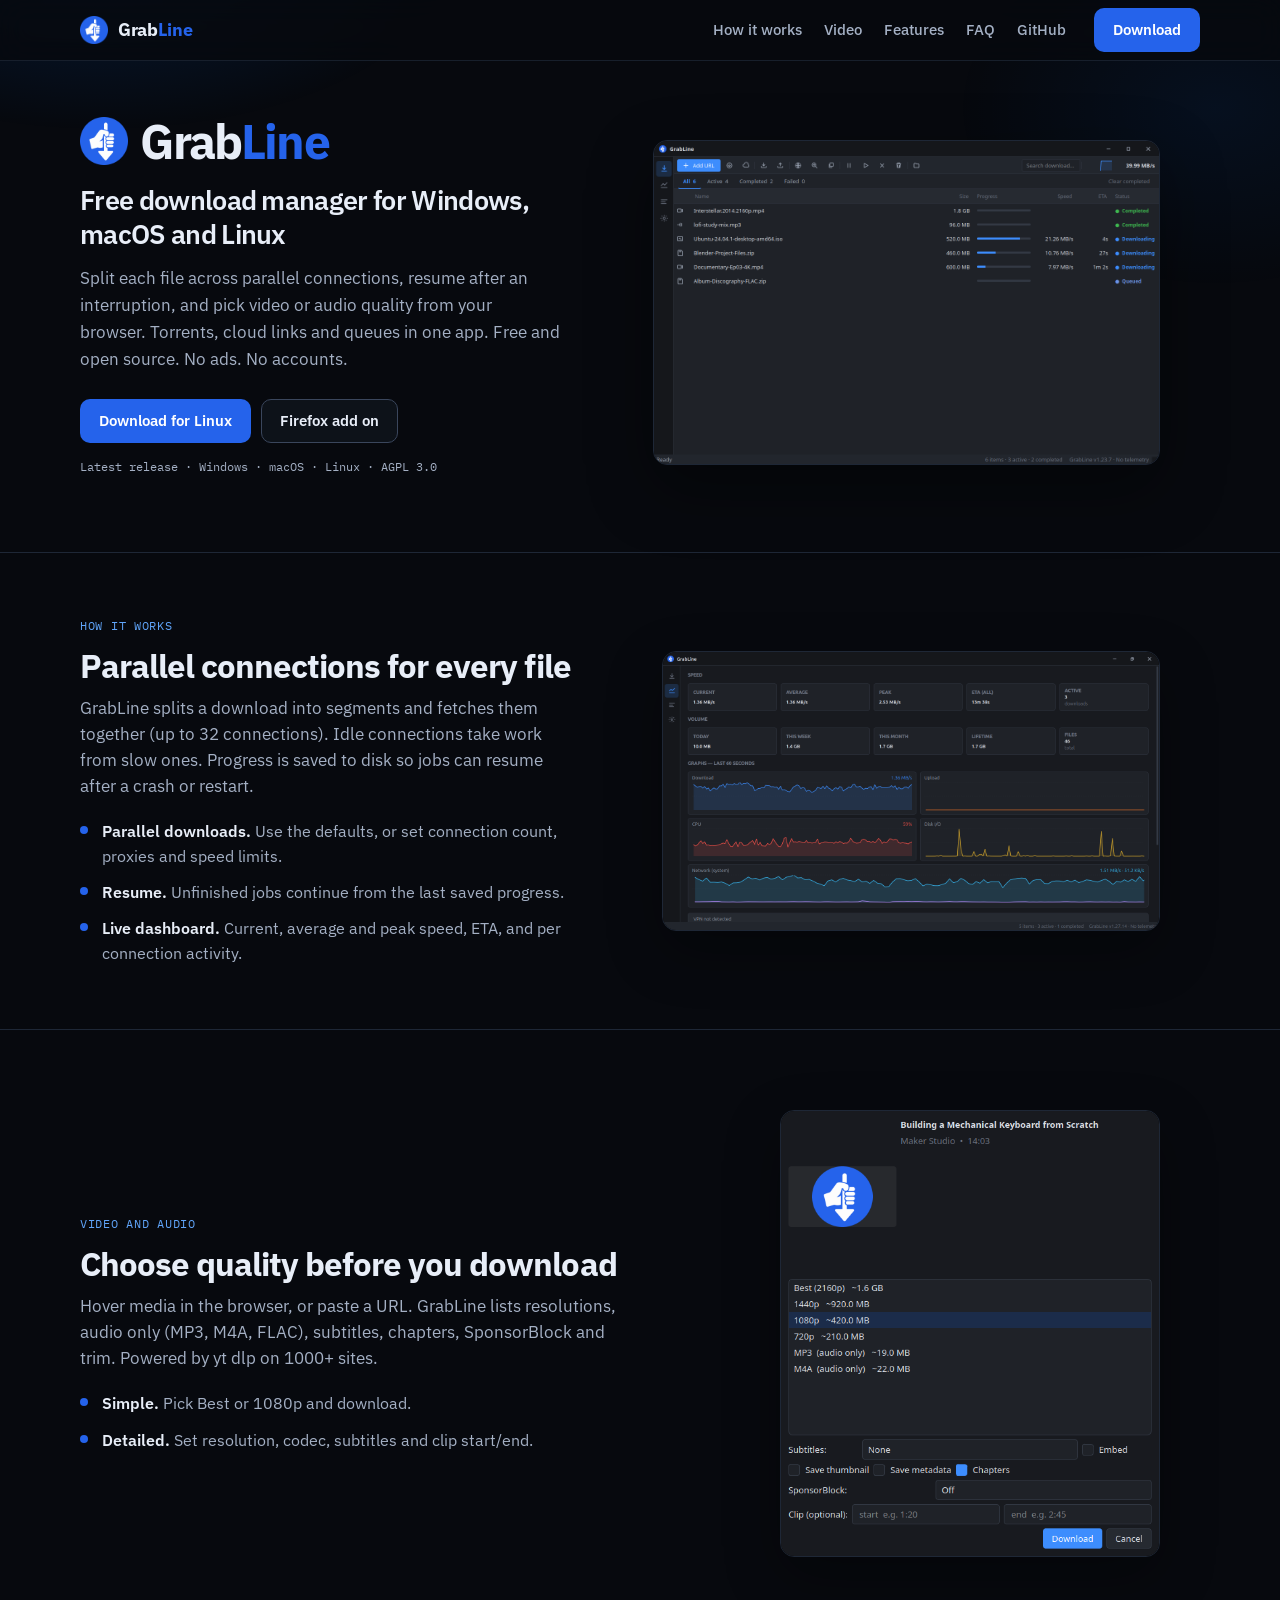
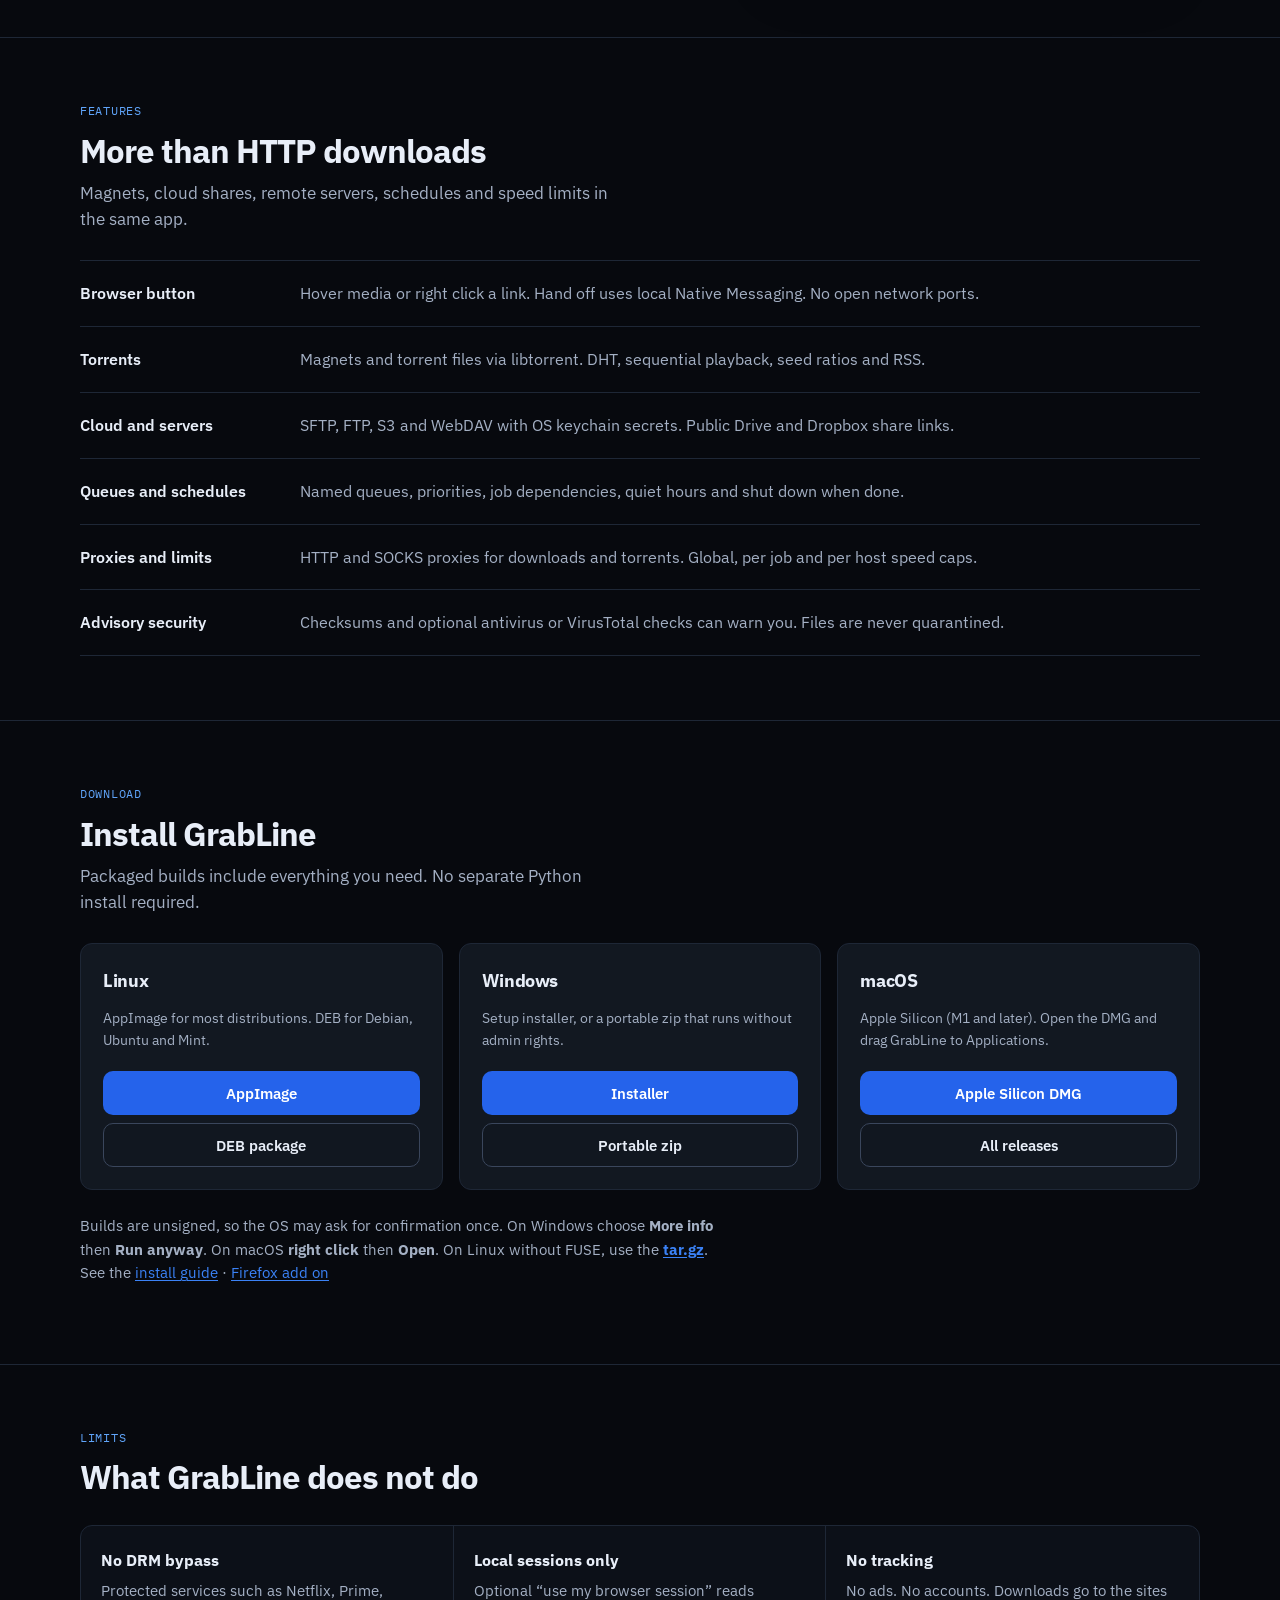
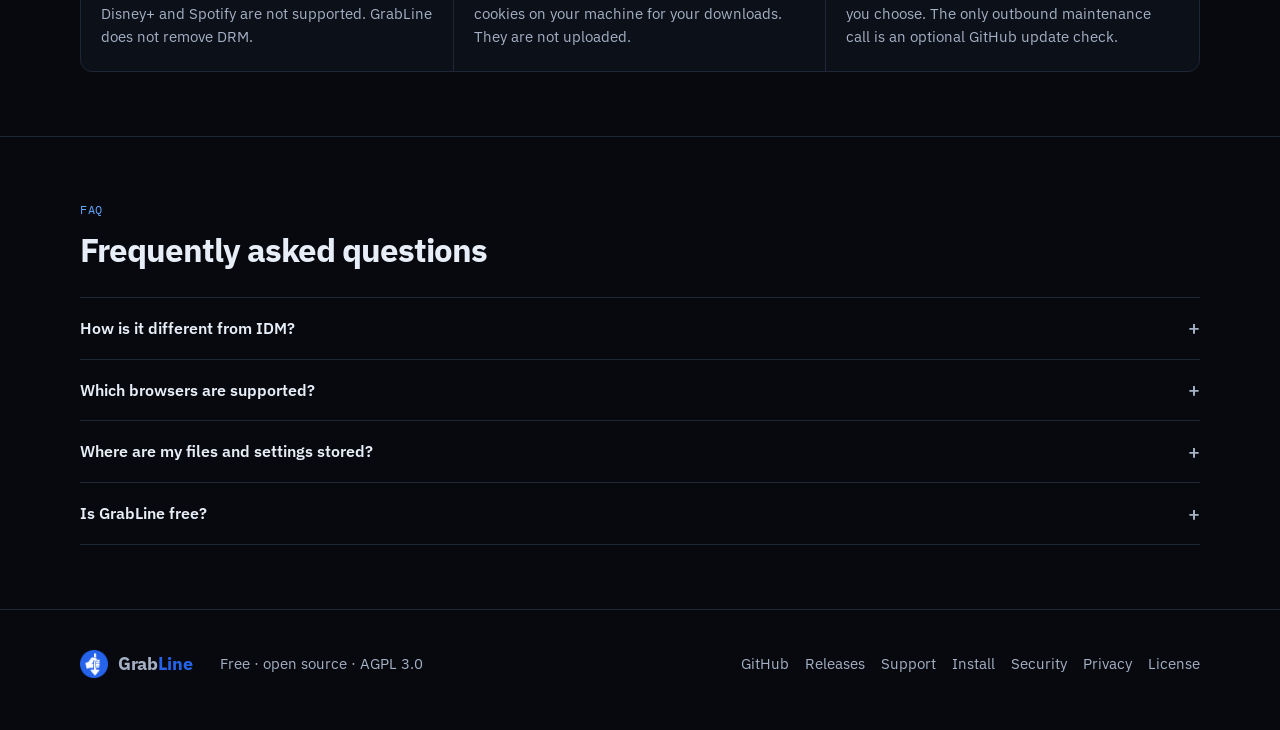
==== commit e6cc85e9: "Release 1.29.1: download takeover fix and optional support links. Ship the Connect interception impr" ====
--- a/website/index.html
+++ b/website/index.html
@@ -37,7 +37,7 @@
         "description": "Free open source download manager with parallel connections, browser companion and video quality picker.",
         "url": "https://gr33nops.github.io/GrabLine/",
         "downloadUrl": "https://github.com/Gr33nOps/GrabLine/releases/latest",
-        "softwareVersion": "1.29.0",
+        "softwareVersion": "1.29.1",
         "license": "https://www.gnu.org/licenses/agpl-3.0.html",
         "offers": { "@type": "Offer", "price": "0", "priceCurrency": "USD" },
         "screenshot": [
@@ -919,7 +919,7 @@
             </details>
             <details class="qa">
               <summary>Is GrabLine free?</summary>
-              <p>Yes. AGPL 3.0, no paid tier and no trial. Source is on GitHub if you want to build it yourself.</p>
+              <p>Yes. AGPL 3.0, no paid tier and no trial. Source is on GitHub if you want to build it yourself. Support is optional: if GrabLine helps you, you can tip any amount via <a href="https://github.com/sponsors/Gr33nOps">GitHub Sponsors</a>.</p>
             </details>
           </div>
         </section>
@@ -932,6 +932,7 @@
           <div class="foot-links">
             <a href="https://github.com/Gr33nOps/GrabLine">GitHub</a>
             <a href="https://github.com/Gr33nOps/GrabLine/releases">Releases</a>
+            <a href="https://github.com/sponsors/Gr33nOps">Support</a>
             <a href="https://github.com/Gr33nOps/GrabLine/blob/main/docs/install.md">Install</a>
             <a href="https://github.com/Gr33nOps/GrabLine/blob/main/SECURITY.md">Security</a>
             <a href="https://github.com/Gr33nOps/GrabLine/blob/main/PRIVACY.md">Privacy</a>
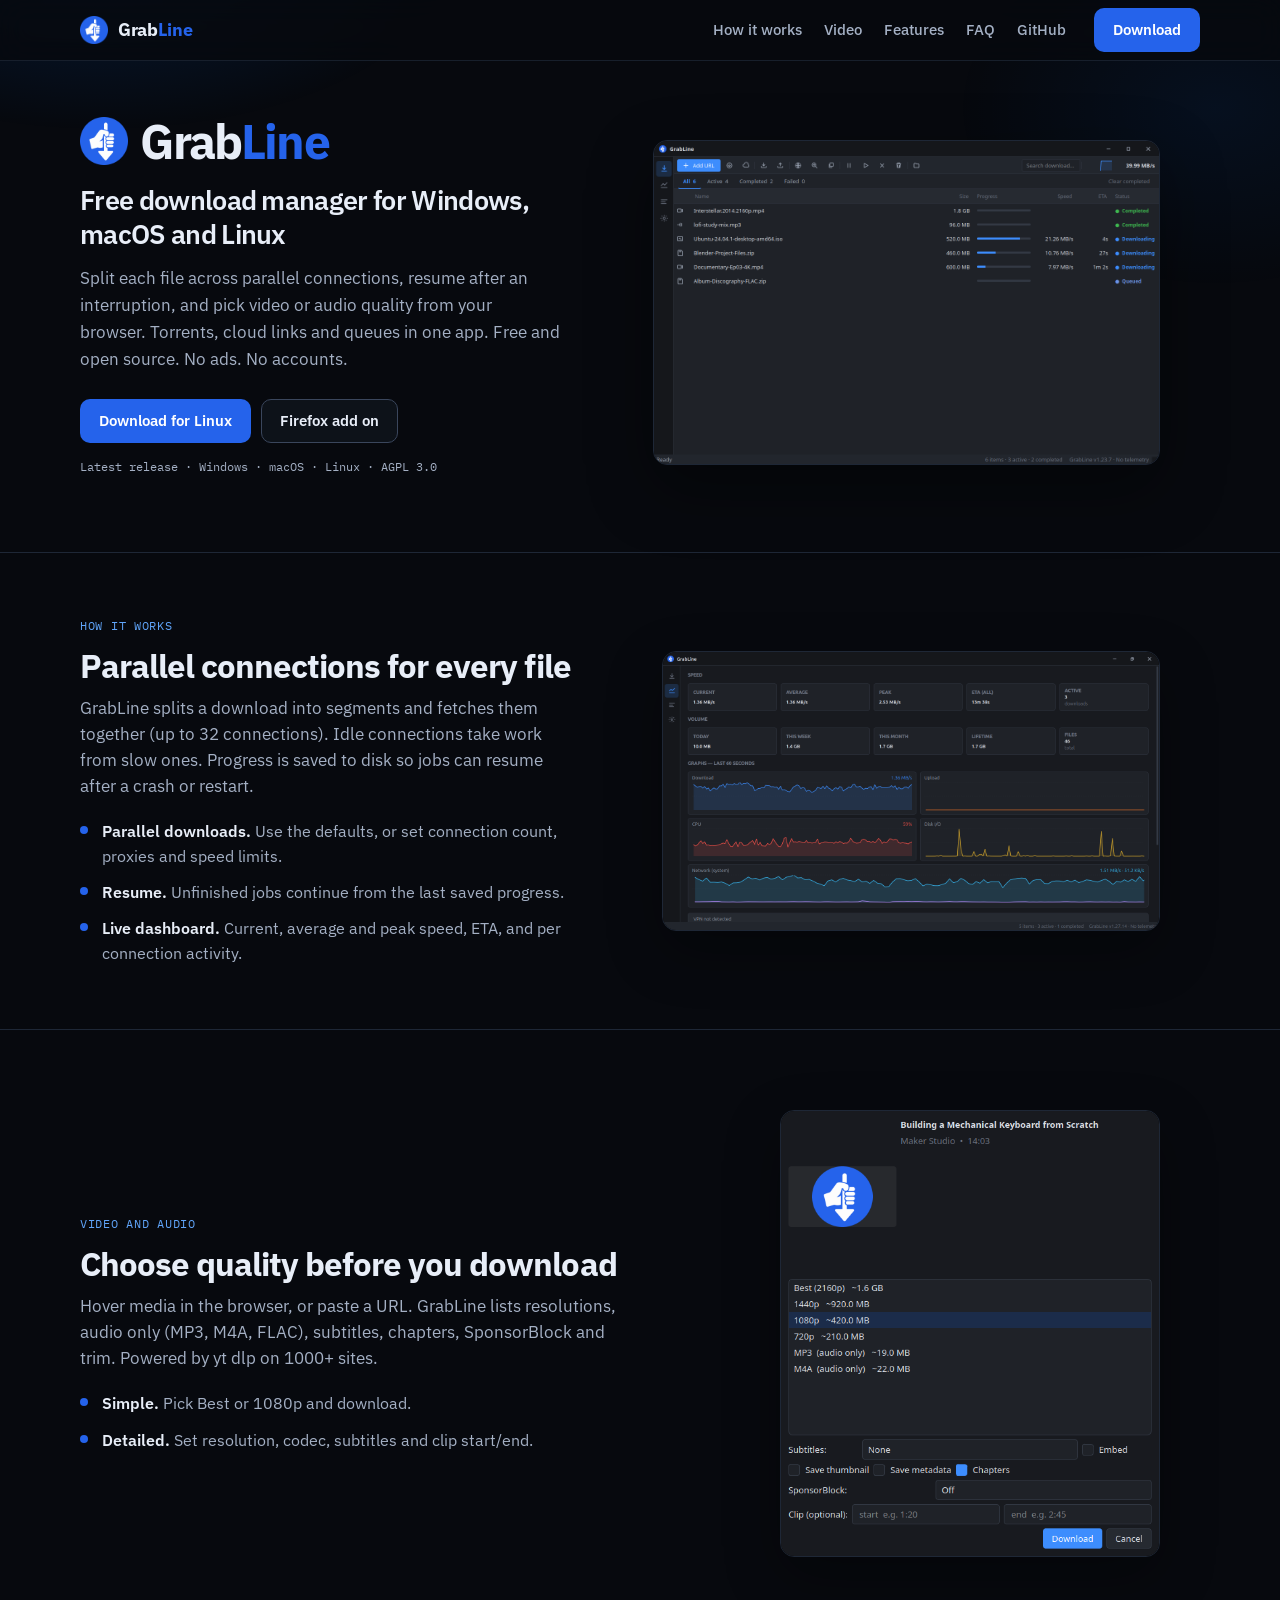
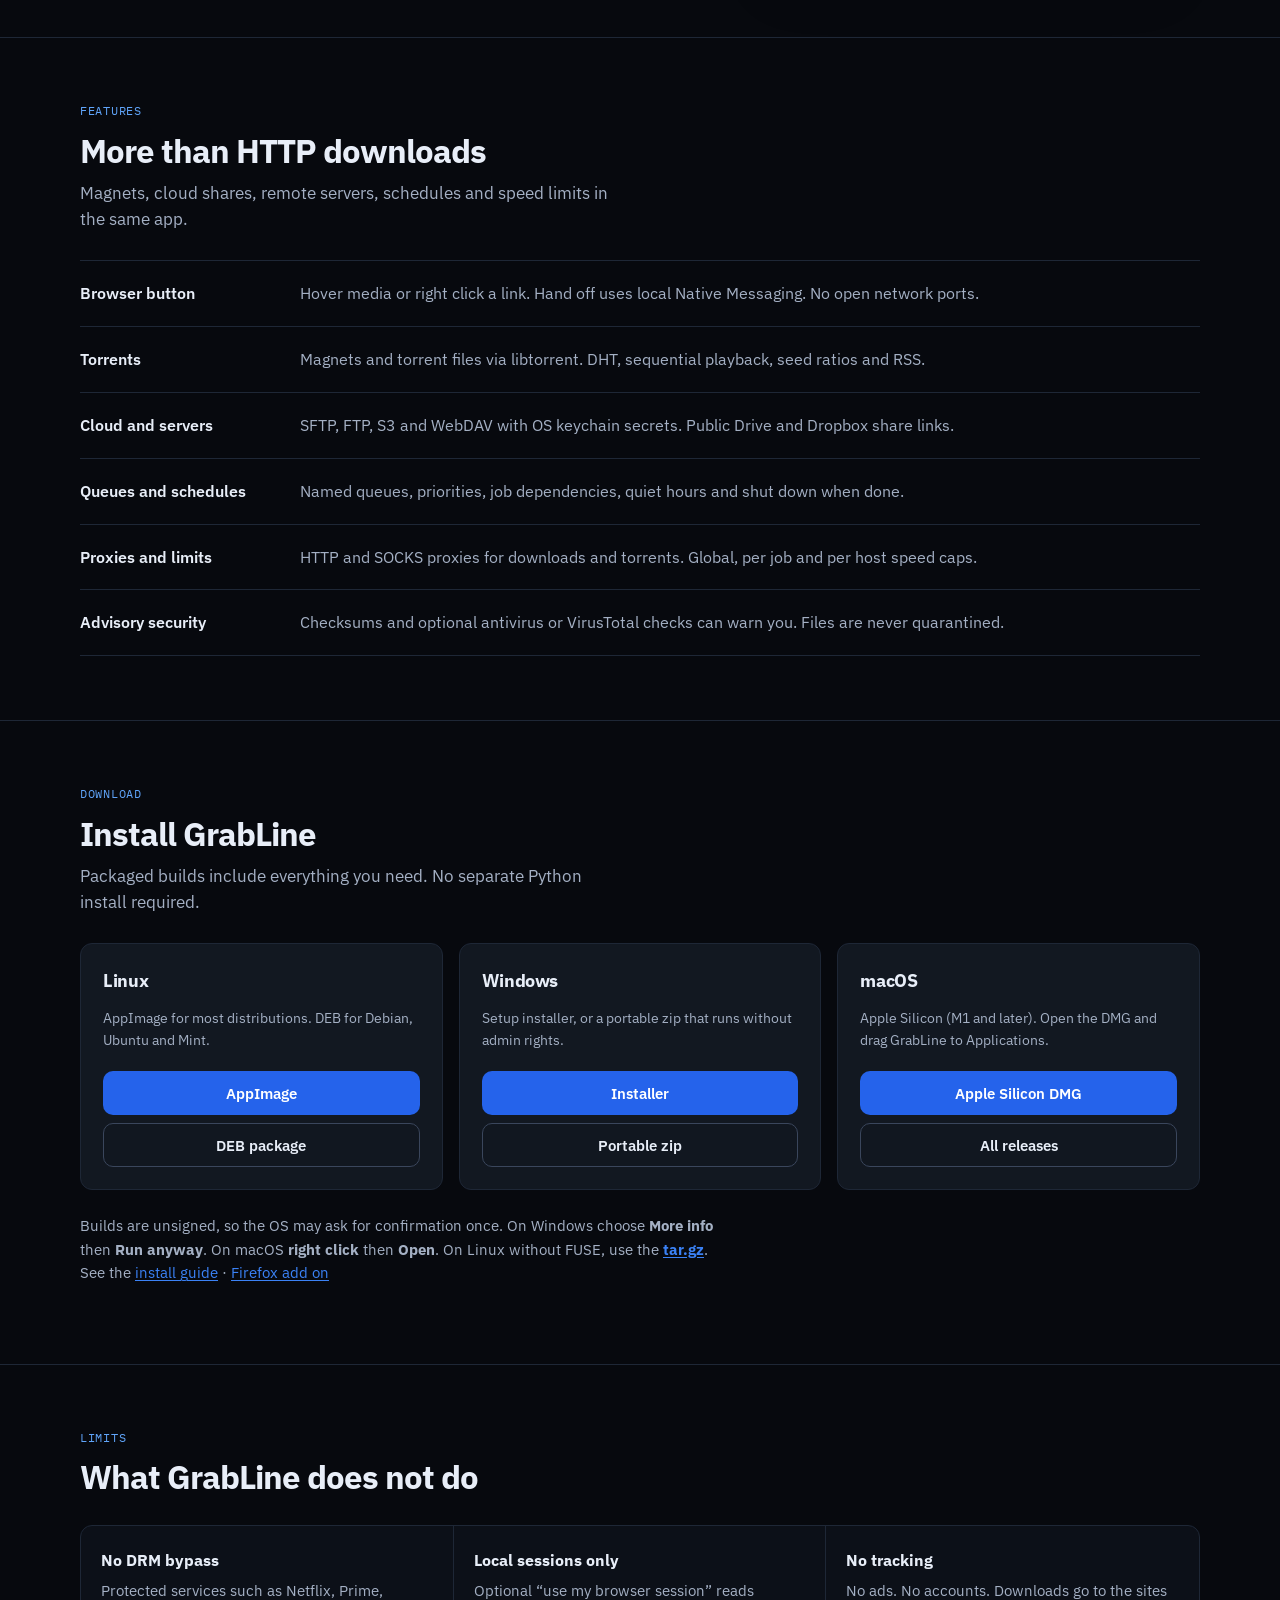
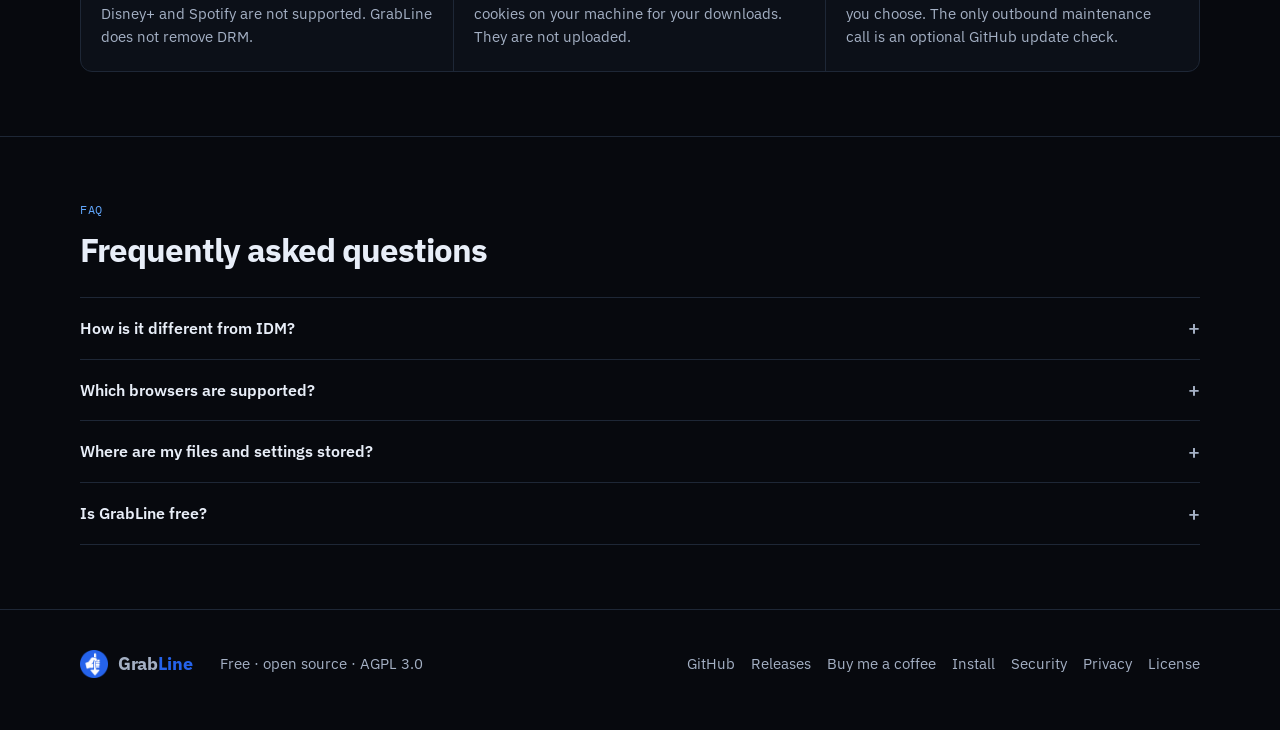
==== commit e713bbcb: "Warm up the Ko-fi support copy so it invites a tip without sounding awkward." ====
--- a/website/index.html
+++ b/website/index.html
@@ -919,7 +919,7 @@
             </details>
             <details class="qa">
               <summary>Is GrabLine free?</summary>
-              <p>Yes. AGPL 3.0, no paid tier and no trial. Source is on GitHub if you want to build it yourself. Support is optional: if GrabLine helps you, you can tip any amount via <a href="https://github.com/sponsors/Gr33nOps">GitHub Sponsors</a>.</p>
+              <p>Yes. AGPL 3.0, no paid tier and no trial. Source is on GitHub if you want to build it yourself. It is built in spare time with no ads and no telemetry. If GrabLine helps you, <a href="https://ko-fi.com/zain021xd">a coffee on Ko-fi</a> goes a long way.</p>
             </details>
           </div>
         </section>
@@ -932,7 +932,7 @@
           <div class="foot-links">
             <a href="https://github.com/Gr33nOps/GrabLine">GitHub</a>
             <a href="https://github.com/Gr33nOps/GrabLine/releases">Releases</a>
-            <a href="https://github.com/sponsors/Gr33nOps">Support</a>
+            <a href="https://ko-fi.com/zain021xd">Buy me a coffee</a>
             <a href="https://github.com/Gr33nOps/GrabLine/blob/main/docs/install.md">Install</a>
             <a href="https://github.com/Gr33nOps/GrabLine/blob/main/SECURITY.md">Security</a>
             <a href="https://github.com/Gr33nOps/GrabLine/blob/main/PRIVACY.md">Privacy</a>
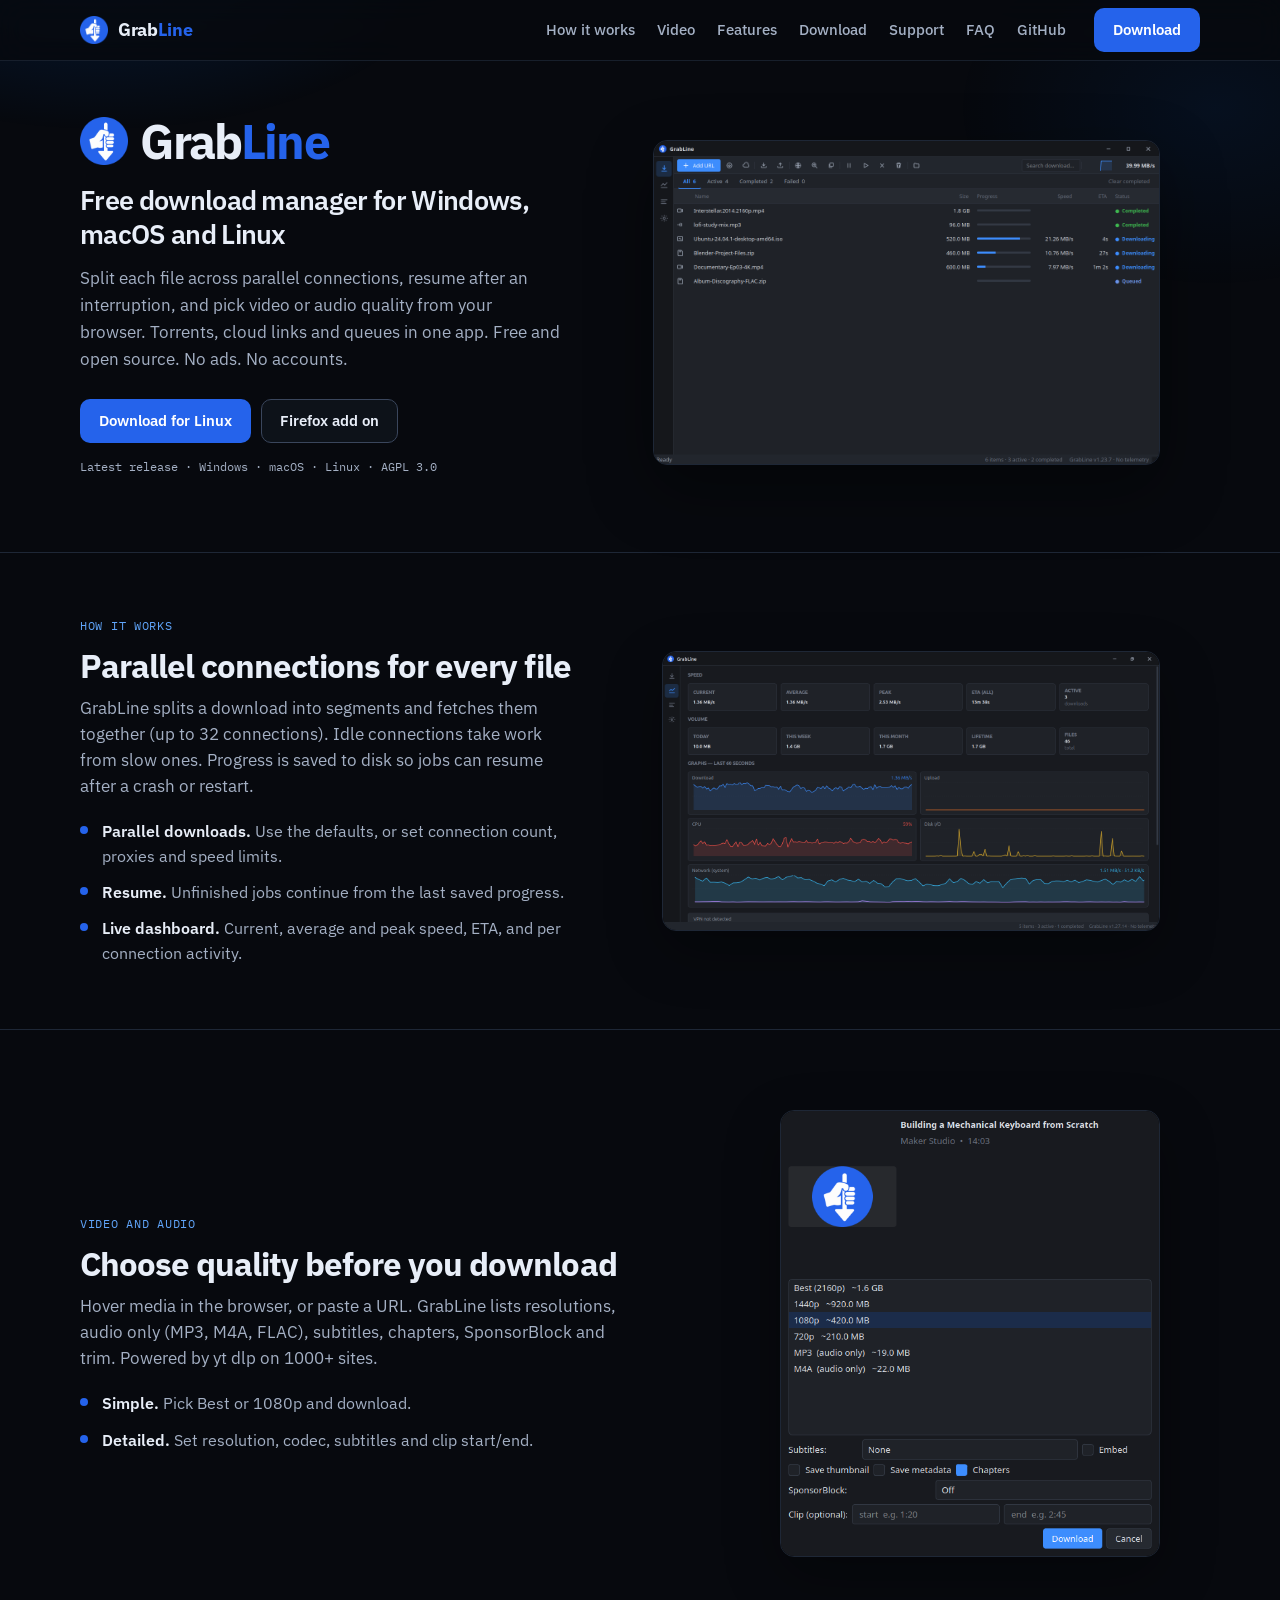
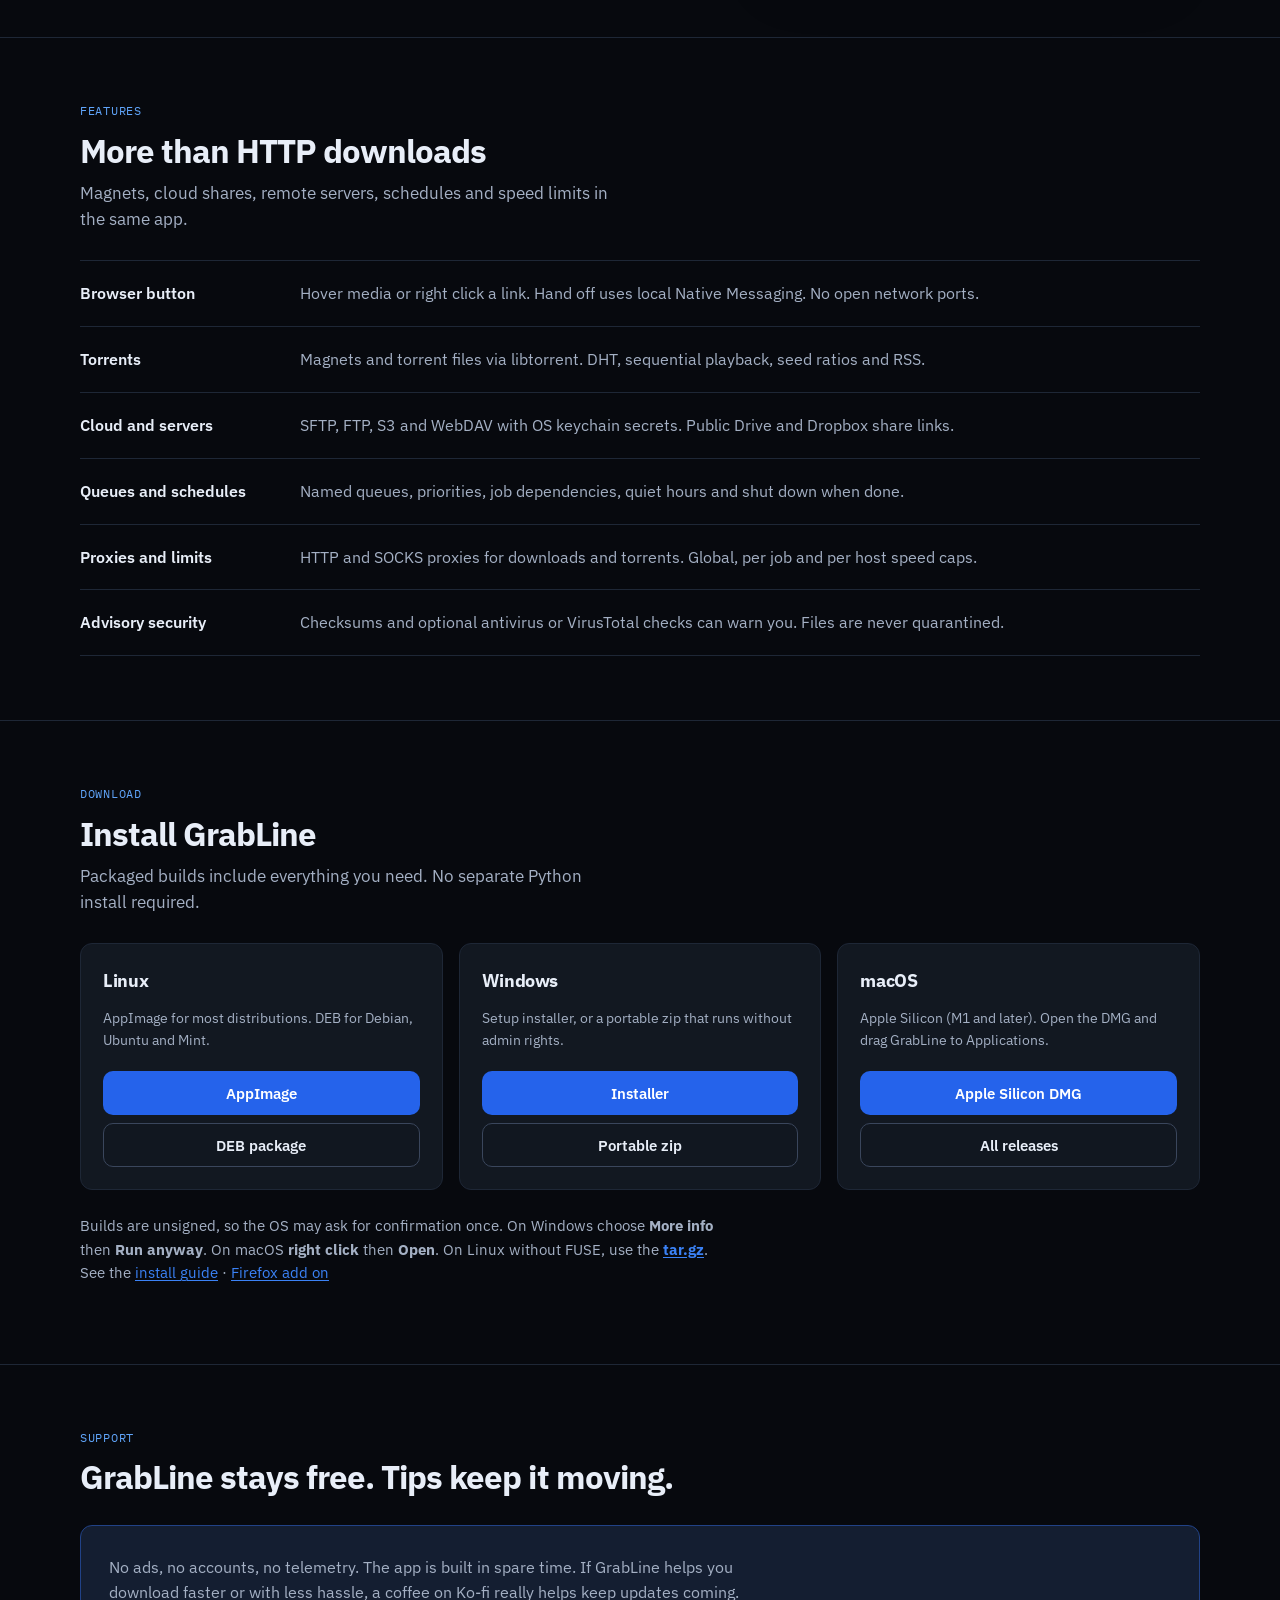
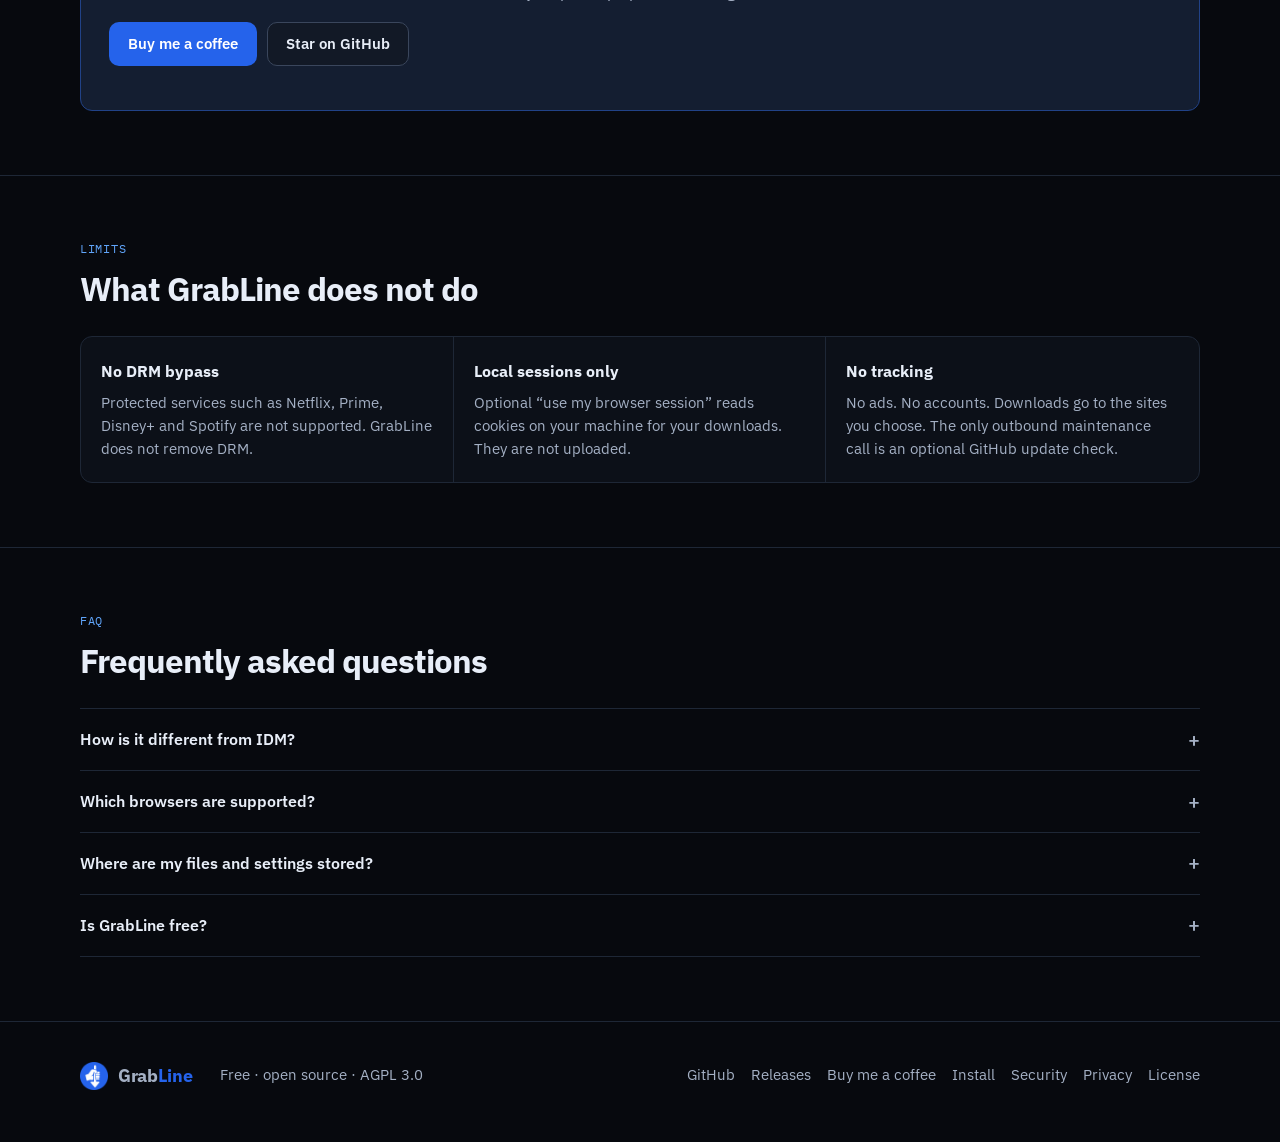
==== commit e1eee1a5: "Make Ko-fi support easy to find on the site and GitHub README." ====
--- a/website/index.html
+++ b/website/index.html
@@ -580,6 +580,33 @@
         color: var(--ink);
       }
 
+      .support-band {
+        margin-top: 8px;
+        padding: 28px 28px 30px;
+        border: 1px solid color-mix(in srgb, var(--accent) 45%, var(--line));
+        border-radius: var(--radius);
+        background: color-mix(in srgb, var(--accent) 8%, var(--panel));
+        display: grid;
+        gap: 14px;
+        justify-items: start;
+      }
+      .support-band h2 {
+        margin: 0;
+        font-size: 1.45rem;
+        font-weight: 650;
+        letter-spacing: -0.02em;
+      }
+      .support-band p {
+        margin: 0;
+        max-width: 42rem;
+        color: var(--muted);
+        font-size: 1.02rem;
+        line-height: 1.55;
+      }
+      .support-band .cta-row {
+        margin-top: 4px;
+      }
+
       @media (max-width: 900px) {
         .nav-links {
           display: none;
@@ -681,6 +708,8 @@
             <a href="#how">How it works</a>
             <a href="#quality">Video</a>
             <a href="#features">Features</a>
+            <a href="#download">Download</a>
+            <a href="#support">Support</a>
             <a href="#faq">FAQ</a>
             <a href="https://github.com/Gr33nOps/GrabLine">GitHub</a>
           </div>
@@ -860,6 +889,26 @@
               ·
               <a href="https://addons.mozilla.org/en-US/firefox/addon/grabline-connect/">Firefox add on</a>
             </p>
+          </div>
+        </section>
+
+        <section class="sec" id="support">
+          <div class="wrap">
+            <div class="sec-head">
+              <span class="eyebrow">Support</span>
+              <h2>GrabLine stays free. Tips keep it moving.</h2>
+            </div>
+            <div class="support-band">
+              <p>
+                No ads, no accounts, no telemetry. The app is built in spare time.
+                If GrabLine helps you download faster or with less hassle, a coffee
+                on Ko-fi really helps keep updates coming.
+              </p>
+              <div class="cta-row">
+                <a class="btn btn-primary" href="https://ko-fi.com/zain021xd">Buy me a coffee</a>
+                <a class="btn btn-ghost" href="https://github.com/Gr33nOps/GrabLine">Star on GitHub</a>
+              </div>
+            </div>
           </div>
         </section>
 
